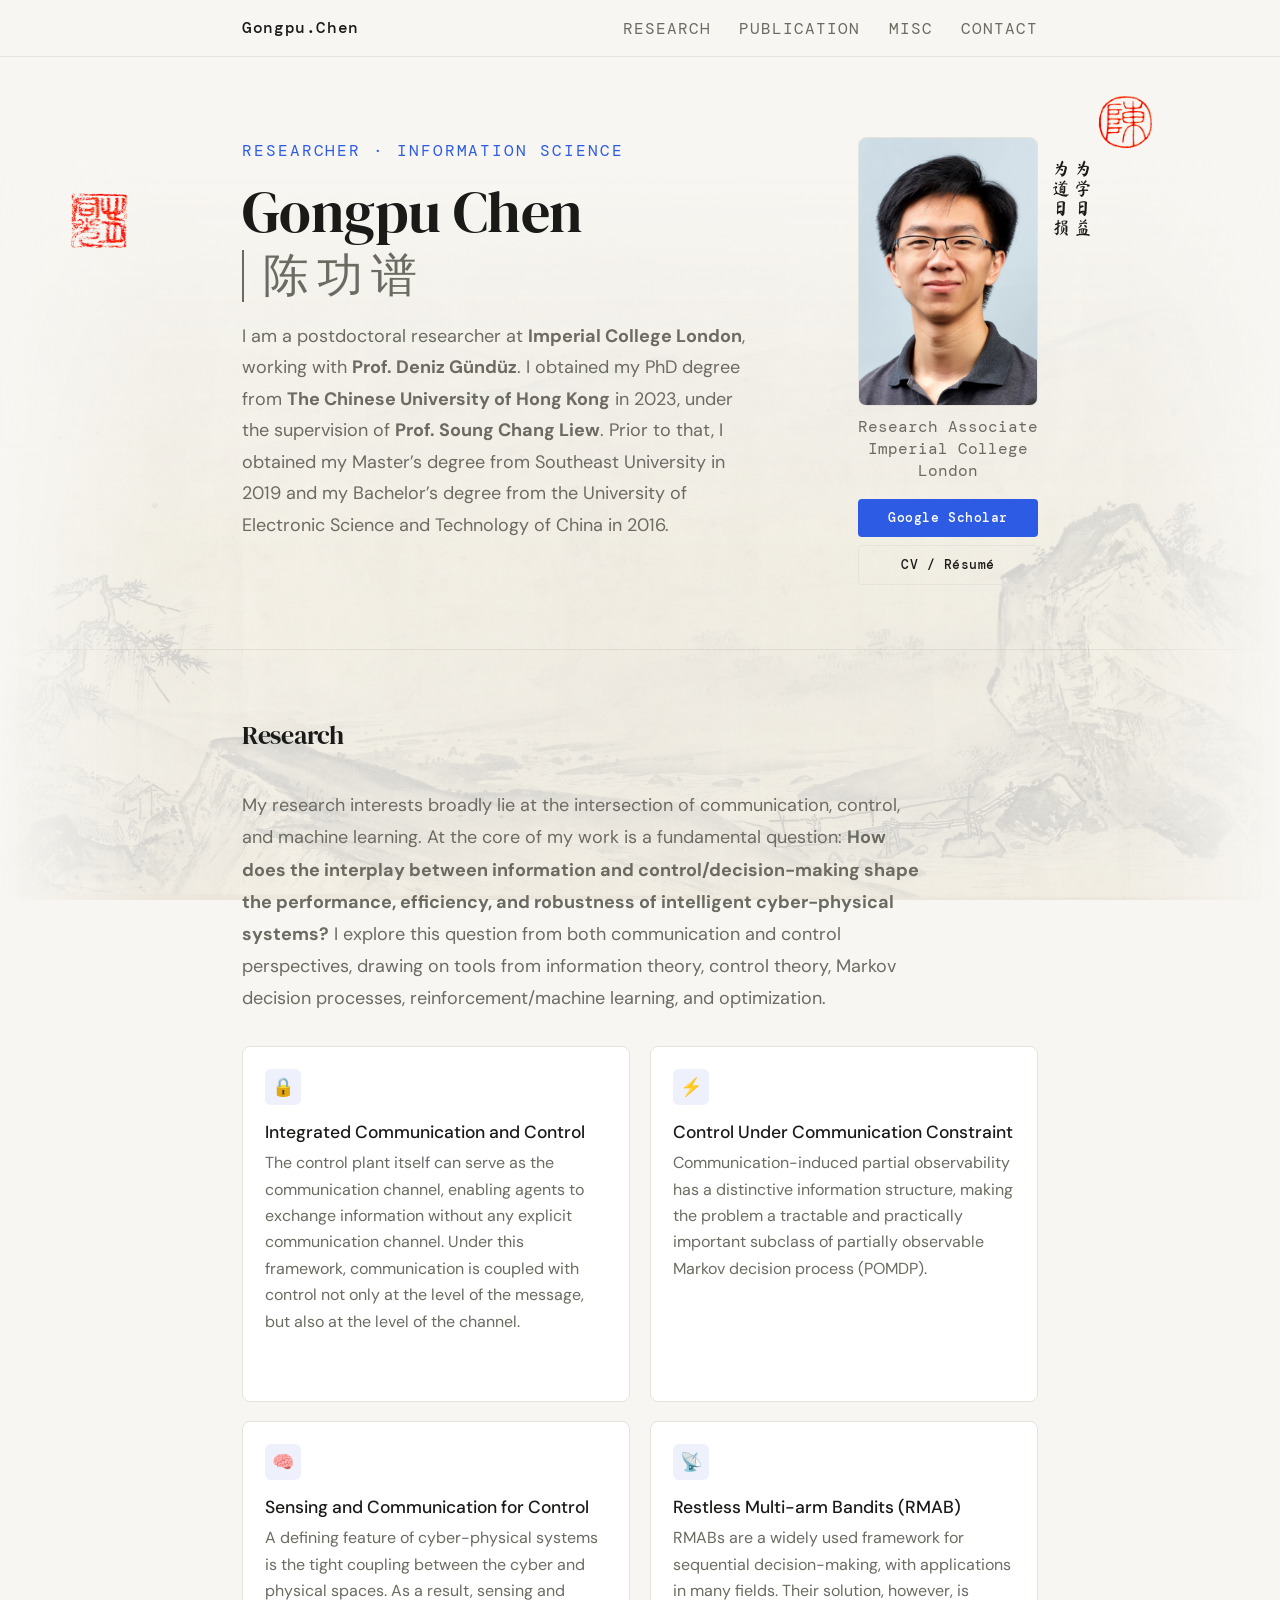
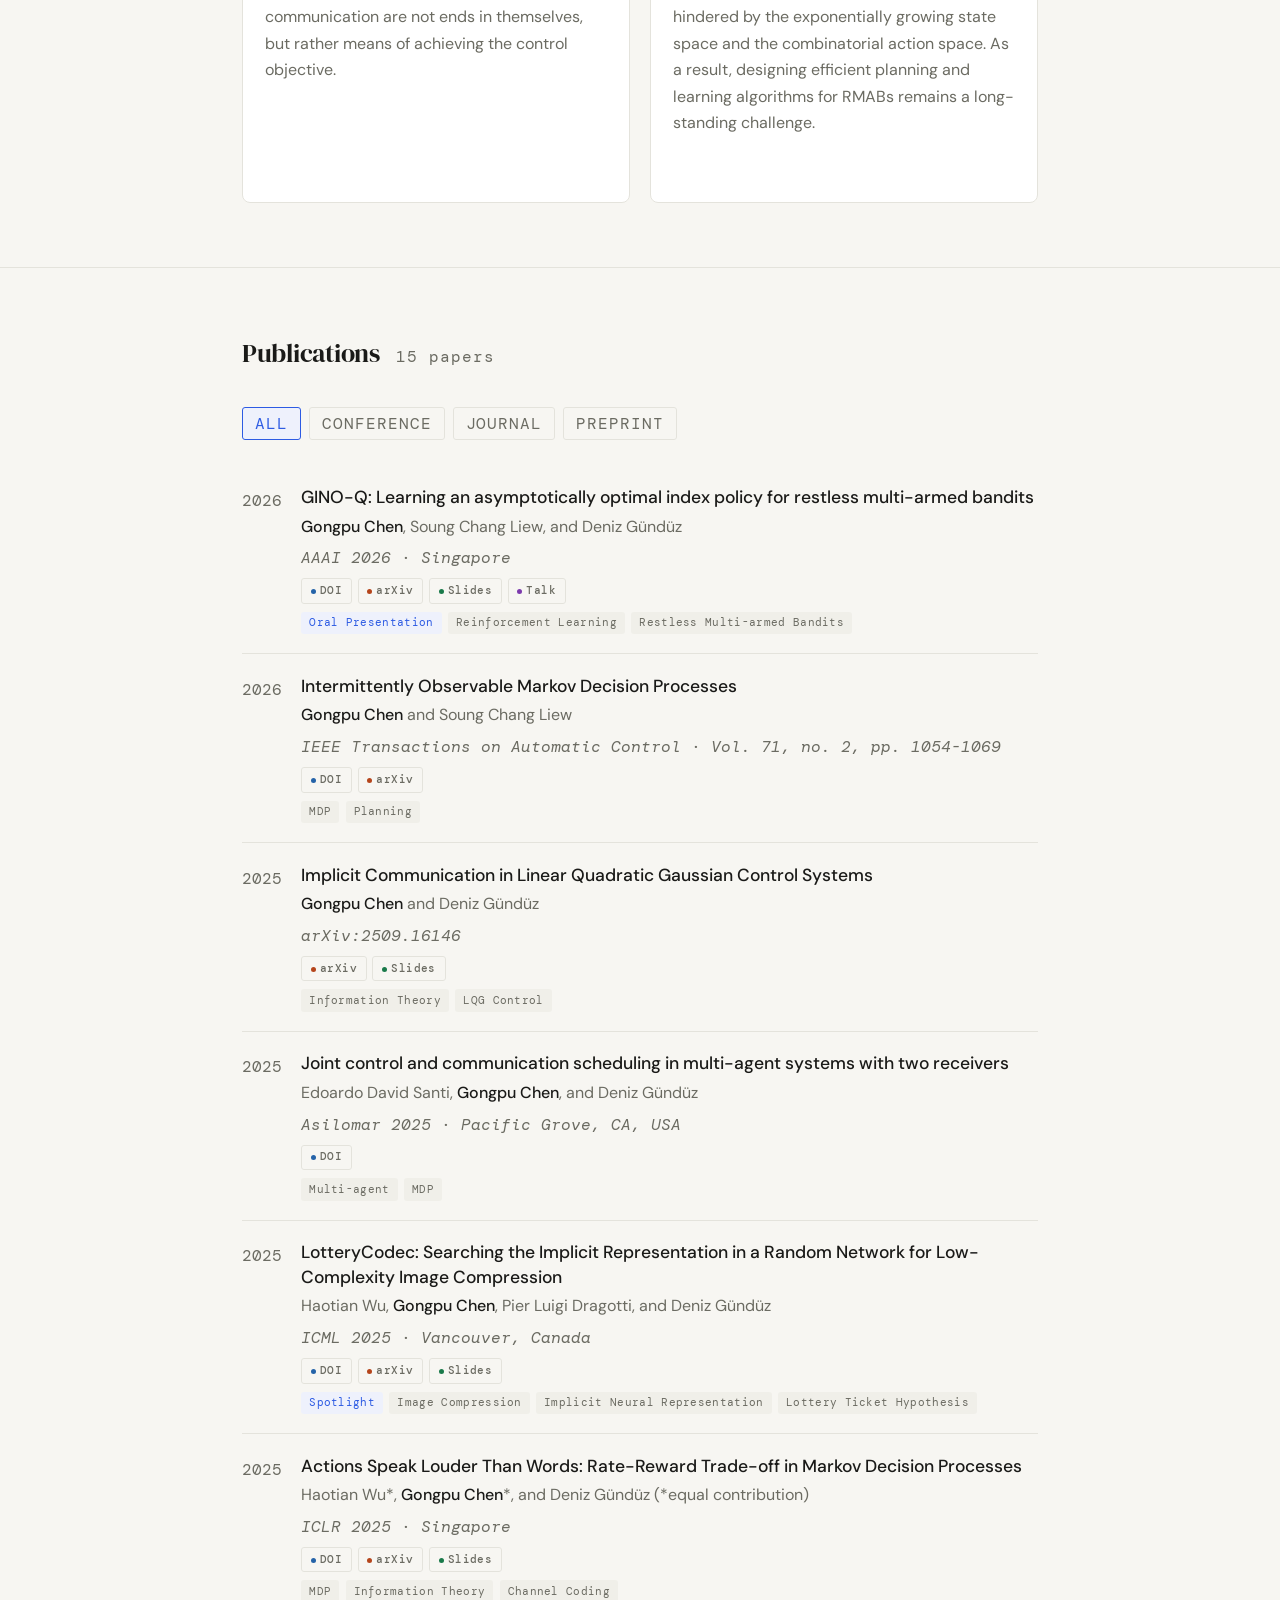
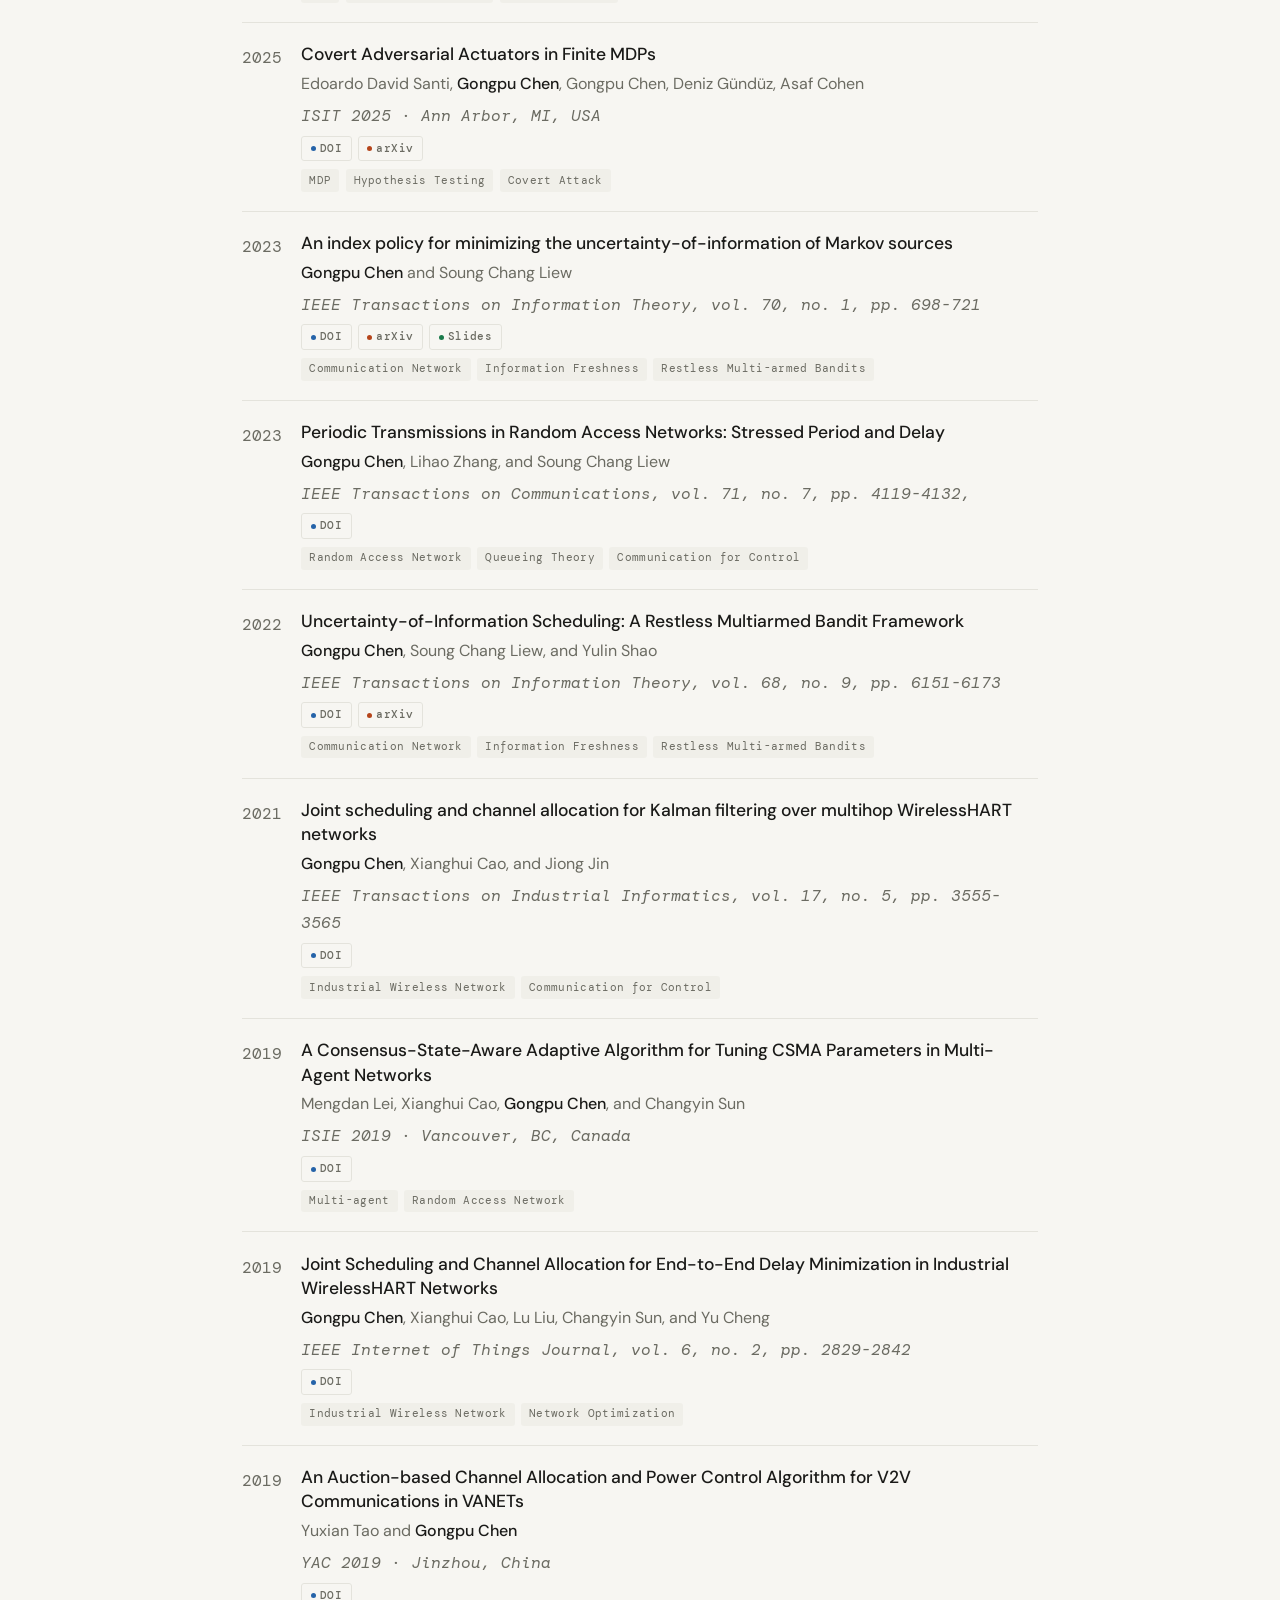
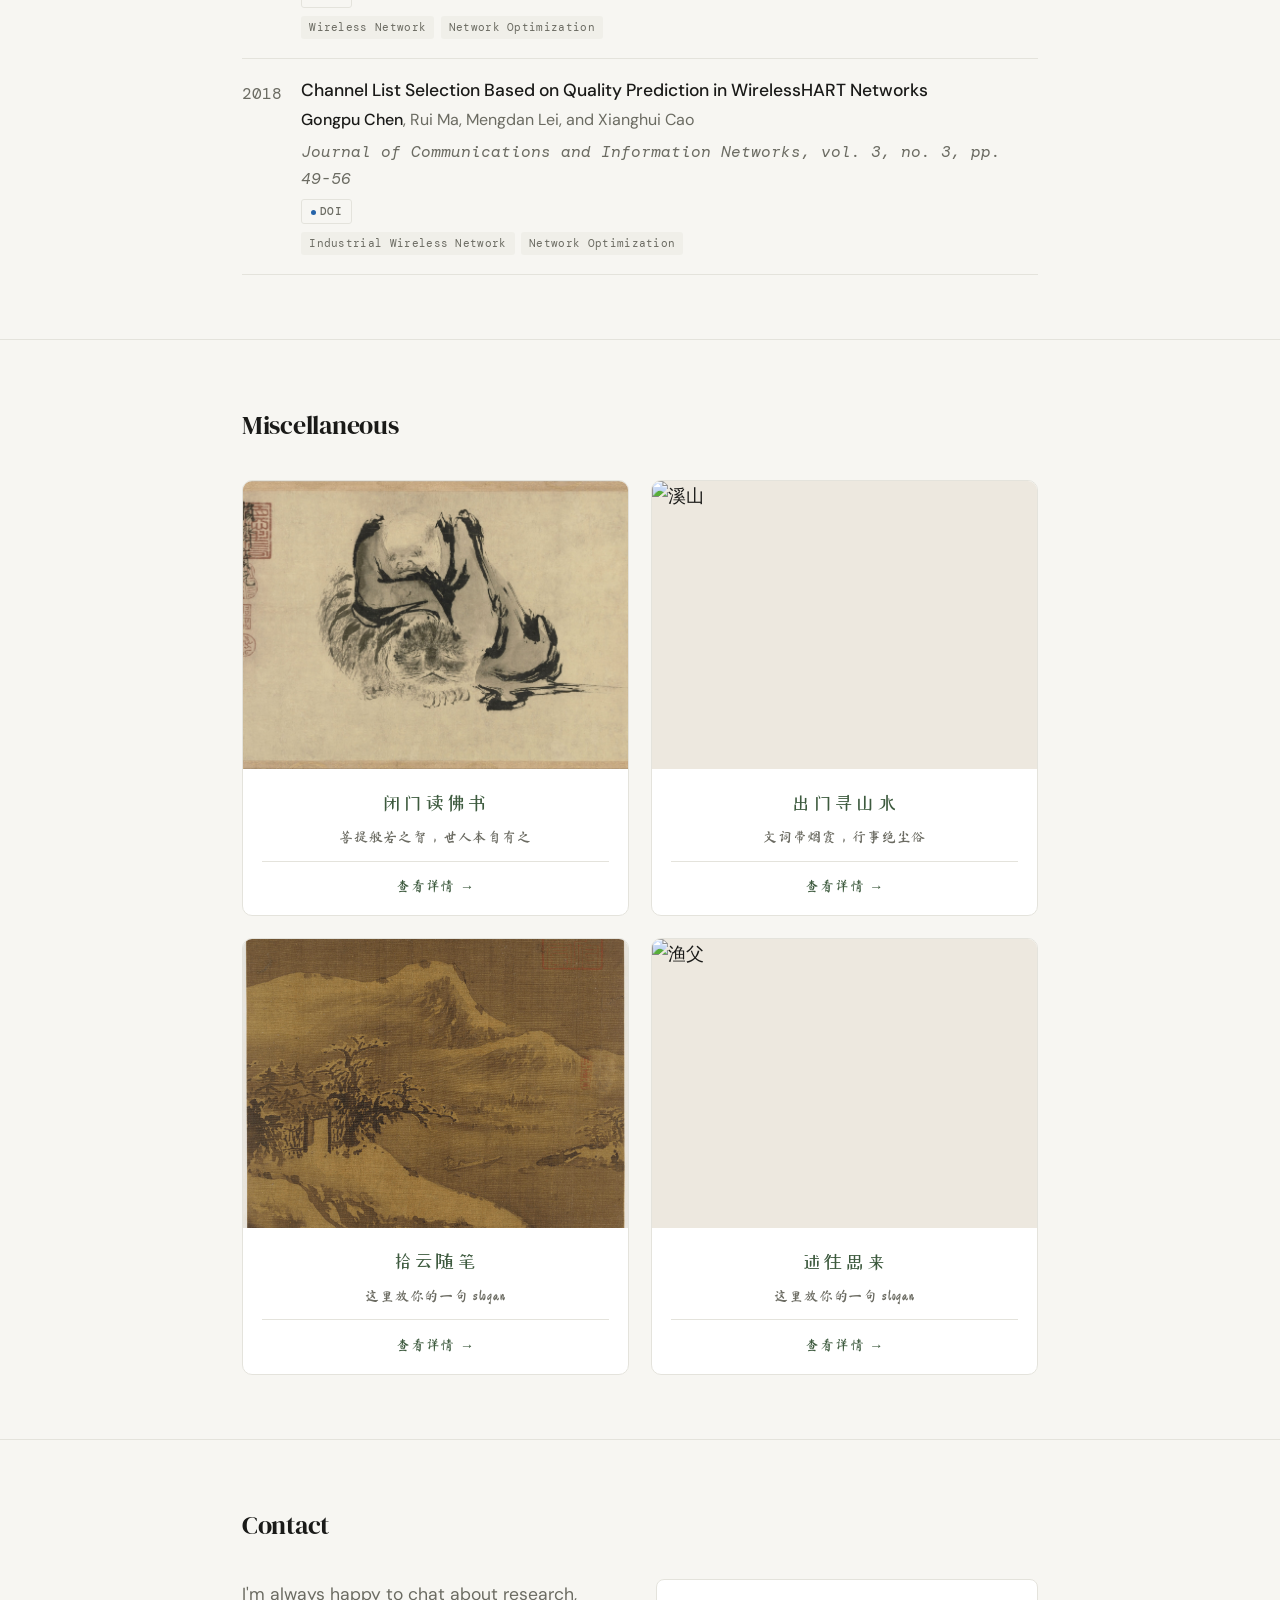
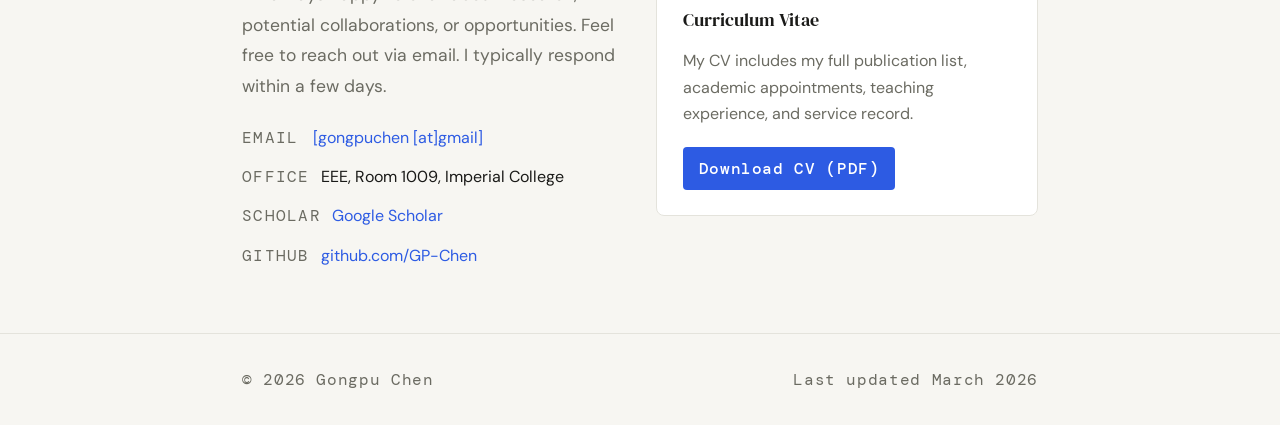
==== index.html @ bc09136b "Change font family and style for hero-name-cn Updated font family for hero-name-cn and added border " ====
<!DOCTYPE html>
<html lang="en">
<head>
<meta charset="UTF-8" />
<meta name="viewport" content="width=device-width, initial-scale=1.0"/>
<title>Dr. Gongpu Chen — Researcher</title>
<link rel="preconnect" href="https://fonts.googleapis.com">
<link href="https://fonts.googleapis.com/css2?family=DM+Serif+Display:ital@0;1&family=DM+Mono:wght@300;400;500&family=DM+Sans:wght@300;400;500&display=swap" rel="stylesheet">
<link href="https://fonts.googleapis.com/css2?family=ZCOOL+XiaoWei&family=Ma+Shan+Zheng&display=swap" rel="stylesheet">
<style>
  :root {
    --bg: #f7f6f2;
    --surface: #ffffff;
    --ink: #1a1a18;
    --ink-light: #6b6b62;
    --accent: #2d5be3;
    --accent-soft: #eef1fc;
    --border: #e4e3dc;
    --tag-bg: #f0efe9;
    --mono: 'DM Mono', monospace;
    --serif: 'DM Serif Display', serif;
    --sans: 'DM Sans', sans-serif;
  }

  *, *::before, *::after { box-sizing: border-box; margin: 0; padding: 0; }

  html { scroll-behavior: smooth; }

  body {
    background: var(--bg);
    color: var(--ink);
    font-family: var(--sans);
    font-size: 18px;
    line-height: 1.7;
    -webkit-font-smoothing: antialiased;
  }

  /* ── 溪山清远图 实图背景 ── */
    .ink-bg {
    position: fixed;
    bottom: 0;
    left: 0;
    right: 0;
    pointer-events: none;
    z-index: 0;
    overflow: hidden;
  }
  /* 顶部渐隐遮罩 */
  .ink-bg::before {
    content: '';
    position: absolute;
    top: 0; left: 0; right: 0;
    height: 52%;
    background: linear-gradient(to bottom, var(--bg) 0%, transparent 100%);
    z-index: 1;
  }
  /* 左右渐隐 */
  .ink-bg::after {
    content: '';
    position: absolute;
    inset: 0;
    background: linear-gradient(to right, var(--bg) 0%, transparent 12%, transparent 88%, var(--bg) 100%);
    z-index: 1;
  }
  /* 印章与山水图绑定的包裹层 */
  .ink-painting-wrap {
    position: relative;
    /* 宽度：屏幕小时=100vw，屏幕大时封顶1700px并居中 */
    width: min(1700px, 100vw);
    margin: 0 auto;
    pointer-events: none;
  }
  .ink-painting-wrap img.painting {
    display: block;
    width: 100%;
    height: auto;
    opacity: 0.2;
    filter: grayscale(25%) sepia(12%) contrast(0.85) brightness(1.1);
  }
  /* 印章：绝对定位在包裹层内，紧贴松树上方 */
  /* 树冠在画面左侧约 x=10.5%, 顶部约 y=43% */
  .ink-painting-wrap img.seal {
    /* 左右：随画面定位。画面宽 min(1700px,100vw) 居中，树在画面左侧5%处 */
    position: fixed;
    left: calc(50vw - min(850px, 50vw) + min(1700px, 100vw) * 0.05);
    /* 上下：固定在视口，与 hero 标题同高 (nav 56px + hero padding 80px + 标题偏移 ~30px) */
    top: 186px;
    width: calc(min(1700px, 100vw) * 0.055);
    height: auto;
    opacity: 1;
    filter: saturate(2.8) contrast(1.4) brightness(0.97);
    z-index: 2;
  }
  img.seal-right {
    position: fixed;
    /* 右侧巨石上方：画面右侧约 79% 处 */
    left: calc(50vw - min(850px, 50vw) + min(1700px, 100vw) * 0.79);
    /* 比左印章高一些 */
    top: 90px;
    width: calc(min(1700px, 100vw) * 0.055);
    height: auto;
    opacity: 1;
    filter: saturate(2.8) contrast(1.4) brightness(0.97);
    z-index: 101;
    pointer-events: auto;
    cursor: pointer;
  }
  img.seal-right { display: none; }
  img.seal-right.seal-active { display: block; }
  img.seal-right {
    /* 右侧圆印：左右随画面右边石头定位（画面约88%处），上下固定视口 */
    position: fixed;
    left: calc(50vw - min(850px, 50vw) + min(1700px, 100vw) * 0.855);
    /* 比左印章略高 */
    top: 90px;
    width: calc(min(1700px, 100vw) * 0.05);
    height: auto;
    opacity: 1;
    filter: saturate(2.8) contrast(1.4) brightness(0.97);
    z-index: 2;
  }
  nav, .shell, footer { position: relative; z-index: 2; }

  /* ── Layout ── */
  .shell {
    max-width: 860px;
    margin: 0 auto;
    padding: 0 2rem;
  }

  /* ── Nav ── */
  nav {
    position: sticky;
    top: 0;
    z-index: 100;
    background: rgba(247,246,242,0.88);
    backdrop-filter: blur(12px);
    border-bottom: 1px solid var(--border);
  }
  nav .shell {
    display: flex;
    align-items: center;
    justify-content: space-between;
    height: 56px;
  }
  .nav-name {
    font-family: var(--mono);
    font-size: 16px;
    font-weight: 500;
    letter-spacing: 0.04em;
    color: var(--ink);
    text-decoration: none;
  }
  .nav-links {
    display: flex;
    gap: 1.8rem;
    list-style: none;
  }
  .nav-links a {
    font-family: var(--mono);
    font-size: 16px;
    font-weight: 400;
    letter-spacing: 0.06em;
    text-transform: uppercase;
    color: var(--ink-light);
    text-decoration: none;
    transition: color 0.2s;
  }
  .nav-links a:hover { color: var(--accent); }

  /* ── Hero ── */
  .hero {
    padding: 80px 0 64px;
    display: grid;
    grid-template-columns: 1fr auto;
    gap: 3rem;
    align-items: start;
    animation: fadeUp 0.6s ease both;
  }
  .hero-text {}
  .hero-label {
    font-family: var(--mono);
    font-size: 16px;
    letter-spacing: 0.12em;
    text-transform: uppercase;
    color: var(--accent);
    margin-bottom: 1rem;
  }
  .hero h1 {
    font-family: var(--serif);
    font-size: clamp(2.4rem, 5vw, 3.6rem);
    line-height: 1.1;
    font-weight: 400;
    margin-bottom: 1.2rem;
    letter-spacing: -0.01em;
  }
  .hero h1 em {
    font-style: 
    color: var(--ink-light);
  }
  .hero-name-cn {
    display: block;
    font-family: 'Zhi Mang Xing', serif;
    font-size: clamp(1.9rem, 4vw, 2.9rem);
    color: var(--ink-light);
    letter-spacing: 0.18em;
    margin-top: 0.15em;
    font-weight: 400;
    border-left: 2px solid var(--ink-light);  /* 加这行 */
    padding-left: 0.4em;  
  }
  .hero-bio {
    font-size: 18px;
    color: var(--ink-light);
    max-width: 520px;
    line-height: 1.75;
    margin-bottom: 1.8rem;
  }
  .hero-links {
    display: flex;
    flex-wrap: wrap;
    gap: 0.6rem;
  }
  .btn {
    display: inline-flex;
    align-items: center;
    gap: 0.4rem;
    font-family: var(--mono);
    font-size: 16px;
    font-weight: 500;
    letter-spacing: 0.04em;
    padding: 0.5rem 1rem;
    border-radius: 4px;
    text-decoration: none;
    transition: all 0.18s ease;
    cursor: pointer;
    border: none;
  }
  .btn-primary {
    background: var(--accent);
    color: #fff;
  }
  .btn-primary:hover { background: #1e49cc; }
  .btn-ghost {
    background: transparent;
    color: var(--ink);
    border: 1px solid var(--border);
  }
  .btn-ghost:hover { border-color: var(--accent); color: var(--accent); background: var(--accent-soft); }

  .avatar-wrap {
    width: 180px;
    flex-shrink: 0;
  }
  .avatar {
  width: 180px;
  border-radius: 8px;
  overflow: hidden;
  border: 1px solid var(--border);
  }

  .avatar img {
  width: 100%;
  height: auto;
  display: block;
  }
  .avatar svg { opacity: 0.4; }
  .avatar-caption {
    margin-top: 0.6rem;
    font-family: var(--mono);
    font-size: 16px;
    color: var(--ink-light);
    text-align: center;
    line-height: 1.4;
  }
  .avatar-links {
    display: flex;
    flex-direction: column;
    gap: 0.5rem;
    margin-top: 1rem;
  }
  .avatar-links .btn {
    width: 100%;
    justify-content: center;
    font-size: 13px;
  }

  /* ── Divider ── */
  .divider {
    height: 1px;
    background: var(--border);
    margin: 0;
  }

  /* ── Section ── */
  section {
    padding: 64px 0;
    animation: fadeUp 0.5s ease both;
  }
  .section-header {
    display: flex;
    align-items: baseline;
    gap: 1rem;
    margin-bottom: 2rem;
  }
  .section-title {
    font-family: var(--serif);
    font-size: 1.6rem;
    font-weight: 400;
    letter-spacing: -0.01em;
  }
  .section-count {
    font-family: var(--mono);
    font-size: 16px;
    color: var(--ink-light);
    letter-spacing: 0.06em;
  }

  /* ── Publications ── */
  .pub-filters {
    display: flex;
    gap: 0.5rem;
    margin-bottom: 1.6rem;
    flex-wrap: wrap;
  }
  .filter-btn {
    font-family: var(--mono);
    font-size: 16px;
    letter-spacing: 0.06em;
    text-transform: uppercase;
    padding: 0.3rem 0.75rem;
    border-radius: 3px;
    border: 1px solid var(--border);
    background: transparent;
    color: var(--ink-light);
    cursor: pointer;
    transition: all 0.15s;
  }
  .filter-btn.active, .filter-btn:hover {
    background: var(--accent-soft);
    border-color: var(--accent);
    color: var(--accent);
  }

  .pub-list { display: flex; flex-direction: column; gap: 0; }

  .pub-item {
    padding: 1.2rem 0;
    border-bottom: 1px solid var(--border);
    display: grid;
    grid-template-columns: auto 1fr;
    gap: 0 1.2rem;
    align-items: start;
  }
  .pub-year {
    font-family: var(--mono);
    font-size: 16px;
    color: var(--ink-light);
    padding-top: 2px;
    min-width: 38px;
  }
  .pub-body {}
  .pub-title {
    font-size: 17.5px;
    font-weight: 500;
    color: var(--ink);
    margin-bottom: 0.2rem;
    line-height: 1.4;
  }
  /* title is now plain text; links are in .pub-links row */
  .pub-authors {
    font-size: 16px;
    color: var(--ink-light);
    margin-bottom: 0.3rem;
  }
  .pub-authors strong { color: var(--ink); font-weight: 500; }
  .pub-venue {
    font-family: var(--mono);
    font-size: 16px;
    color: var(--ink-light);
    font-style: italic;
    margin-bottom: 0.4rem;
  }
  .pub-links {
    display: flex;
    flex-wrap: wrap;
    gap: 0.35rem;
    margin-bottom: 0.5rem;
  }
  .pub-link {
    font-family: var(--mono);
    font-size: 10.5px;
    font-weight: 500;
    letter-spacing: 0.04em;
    padding: 0.18rem 0.55rem;
    border-radius: 3px;
    text-decoration: none;
    border: 1px solid var(--border);
    color: var(--ink-light);
    transition: all 0.15s;
  }
  .pub-link:hover {
    border-color: var(--accent);
    color: var(--accent);
    background: var(--accent-soft);
  }
  /* 不同链接类型的小色点 */
  .pub-link::before {
    content: '';
    display: inline-block;
    width: 5px; height: 5px;
    border-radius: 50%;
    margin-right: 4px;
    vertical-align: middle;
    background: var(--ink-light);
    transition: background 0.15s;
  }
  .pub-link:hover::before { background: var(--accent); }
  .pub-link[data-type="arxiv"]::before  { background: #b5451b; }
  .pub-link[data-type="doi"]::before    { background: #2563a8; }
  .pub-link[data-type="slides"]::before { background: #1a7a4a; }
  .pub-link[data-type="talk"]::before   { background: #7c3aad; }
  .pub-link[data-type="pdf"]::before    { background: #c0392b; }
  .pub-tags { display: flex; gap: 0.4rem; flex-wrap: wrap; }
  .tag {
    font-family: var(--mono);
    font-size: 10.5px;
    padding: 0.15rem 0.5rem;
    border-radius: 3px;
    background: var(--tag-bg);
    color: var(--ink-light);
    letter-spacing: 0.03em;
  }
  .tag-accent {
    background: var(--accent-soft);
    color: var(--accent);
  }

  /* ── Projects ── */
  .research-intro {
    font-size: 18px;
    color: var(--ink-light);
    line-height: 1.78;
    max-width: 680px;
    margin-bottom: 2rem;
  }
  .project-grid {
    display: grid;
    grid-template-columns: repeat(auto-fill, minmax(260px, 1fr));
    gap: 1.2rem;
  }
  .project-card {
    background: var(--surface);
    border: 1px solid var(--border);
    border-radius: 8px;
    padding: 1.4rem;
    transition: box-shadow 0.2s, border-color 0.2s;
    text-decoration: none;
    color: inherit;
    display: block;
    cursor: pointer;
  }
  .project-card:hover {
    border-color: var(--accent);
    box-shadow: 0 4px 20px rgba(45,91,227,0.08);
  }
  .project-more {
    font-family: var(--mono);
    font-size: 16px;
    color: var(--accent);
    letter-spacing: 0.04em;
    margin-top: 0.8rem;
    opacity: 0;
    transition: opacity 0.18s;
  }
  .project-card:hover .project-more { opacity: 1; }
  .project-icon {
    width: 36px; height: 36px;
    background: var(--accent-soft);
    border-radius: 6px;
    display: flex; align-items: center; justify-content: center;
    margin-bottom: 1rem;
    font-size: 18px;
  }
  .project-name {
    font-weight: 500;
    font-size: 17.5px;
    margin-bottom: 0.4rem;
    line-height: 1.3;
  }
  .project-desc {
    font-size: 16px;
    color: var(--ink-light);
    line-height: 1.65;
    margin-bottom: 1rem;
  }
  .project-links { display: flex; gap: 0.5rem; }
  .project-link {
    font-family: var(--mono);
    font-size: 16px;
    color: var(--accent);
    text-decoration: none;
    letter-spacing: 0.04em;
  }
  .project-link:hover { text-decoration: underline; }

  /* ── Contact ── */
  .contact-grid {
    display: grid;
    grid-template-columns: 1fr 1fr;
    gap: 2rem;
    align-items: start;
  }
  .contact-text {
    font-size: 17.5px;
    color: var(--ink-light);
    line-height: 1.75;
    margin-bottom: 1.4rem;
  }
  .contact-list { list-style: none; display: flex; flex-direction: column; gap: 0.75rem; }
  .contact-list li {
    display: flex;
    align-items: center;
    gap: 0.7rem;
    font-size: 16px;
  }
  .contact-list .c-label {
    font-family: var(--mono);
    font-size: 16px;
    text-transform: uppercase;
    letter-spacing: 0.08em;
    color: var(--ink-light);
    min-width: 60px;
  }
  .contact-list a { color: var(--accent); text-decoration: none; }
  .contact-list a:hover { text-decoration: underline; }

  .cv-card {
    background: var(--surface);
    border: 1px solid var(--border);
    border-radius: 8px;
    padding: 1.6rem;
  }
  .cv-card h3 {
    font-family: var(--serif);
    font-size: 1.1rem;
    font-weight: 400;
    margin-bottom: 0.8rem;
  }
  .cv-card p {
    font-size: 16px;
    color: var(--ink-light);
    margin-bottom: 1.2rem;
    line-height: 1.65;
  }

  /* ── Misc ── */
  .misc-grid {
    display: grid;
    grid-template-columns: 1fr 1fr;
    gap: 1.4rem;
  }
  .misc-block {
    background: var(--surface);
    border: 1px solid var(--border);
    border-radius: 10px;
    overflow: hidden;
    display: flex;
    flex-direction: column;
    transition: box-shadow 0.2s, border-color 0.2s;
  }
  .misc-block:hover {
    border-color: #7a6a50;
    box-shadow: 0 4px 20px rgba(90,72,40,0.08);
  }
  /* 图片区 */
  .misc-img {
    width: 100%;
    aspect-ratio: 4 / 3;
    object-fit: cover;
    display: block;
    background: #ede8df;
    /* 占位色，替换成真实图片后消失 */
  }
  .misc-img-placeholder {
    width: 100%;
    aspect-ratio: 4 / 3;
    background: linear-gradient(135deg, #e8e2d6 0%, #d4ccbb 100%);
    display: flex;
    align-items: center;
    justify-content: center;
    font-size: 2.2rem;
    color: #b0a48a;
  }
  /* 文字区 */
  .misc-body {
    padding: 1.1rem 1.2rem 1rem;
    display: flex;
    flex-direction: column;
    flex: 1;
    gap: 0.45rem;
  }
  .misc-block h3 {
    font-family: 'ZCOOL XiaoWei', serif;
    font-size: 19px;
    font-weight: 400;
    /* 深褐绿：宋画石绿矿物感，沉稳不张扬 */
    color: #3d5a3e;
    letter-spacing: 0.12em;
    margin: 0;
    text-align: center;
  }
  .misc-slogan {
    font-family: 'Ma Shan Zheng', serif;
    font-size: 14px;
    color: var(--ink-light);
    line-height: 1.7;
    text-align: center;
    letter-spacing: 0.06em;
    flex: 1;
  }
  .misc-link {
    display: flex;
    justify-content: center;
    align-items: center;
    gap: 0.3rem;
    padding-top: 0.85rem;
    margin-top: 0.2rem;
    border-top: 1px solid var(--border);
    font-family: 'Ma Shan Zheng', serif;
    font-size: 14px;
    color: #3d5a3e;
    text-decoration: none;
    letter-spacing: 0.06em;
    transition: opacity 0.18s;
  }
  .misc-link:hover { opacity: 0.65; }
  .misc-link::after { content: ' →'; }
  .misc-list li::before {
    content: '·';
    position: absolute;
    left: 0;
    color: var(--ink-light);
  }

  /* ── Footer ── */
  footer {
    border-top: 1px solid var(--border);
    padding: 2rem 0;
  }
  footer .shell {
    display: flex;
    justify-content: space-between;
    align-items: center;
    font-family: var(--mono);
    font-size: 16px;
    color: var(--ink-light);
    letter-spacing: 0.04em;
  }

  /* ── Animation ── */
  @keyframes fadeUp {
    from { opacity: 0; transform: translateY(16px); }
    to   { opacity: 1; transform: translateY(0); }
  }
  section:nth-child(1) { animation-delay: 0.05s; }
  section:nth-child(2) { animation-delay: 0.1s; }
  section:nth-child(3) { animation-delay: 0.15s; }
  section:nth-child(4) { animation-delay: 0.2s; }

  /* ── Responsive ── */
  @media (max-width: 640px) {
    .hero { grid-template-columns: 1fr; }
    .avatar-wrap { display: none; }
    .contact-grid, .misc-grid { grid-template-columns: 1fr; }
    .nav-links { gap: 1rem; }
  }

  .seal-slogan {
    position: fixed;
    z-index: 101;
    pointer-events: none;
    display: flex;
    flex-direction: row;
    gap: 0.2em;
  }
  .seal-slogan span {
    font-family: 'Ma Shan Zheng', serif;
    writing-mode: vertical-rl;
    text-orientation: mixed;
    font-size: 18px;
    color: var(--ink);
    letter-spacing: 0.1em;
    line-height: 1;
  }
</style>
</head>
<body>

<!-- 溪山清远图 + 心月同光印章（绑定定位） -->
<div class="ink-bg" aria-hidden="true">
  <div class="ink-painting-wrap">
    <img class="seal-right seal-item seal-active" onclick="cycleSeal()" id="seal-chen" src="[data-uri]" alt="" draggable="false"/>
    <img class="seal-right seal-item" onclick="cycleSeal()" id="seal-jingshi" src="[data-uri]" alt="" draggable="false"/>
    <img class="seal-right seal-item" onclick="cycleSeal()" id="seal-zhenren" src="[data-uri]" alt="" draggable="false"/>
    <img class="seal-right seal-item" onclick="cycleSeal()" id="seal-junzi" src="[data-uri]" alt="" draggable="false"/>
    <img class="seal-right seal-item" onclick="cycleSeal()" id="seal-le" src="[data-uri]" alt="" draggable="false"/>
    <img class="painting" src="[data-uri]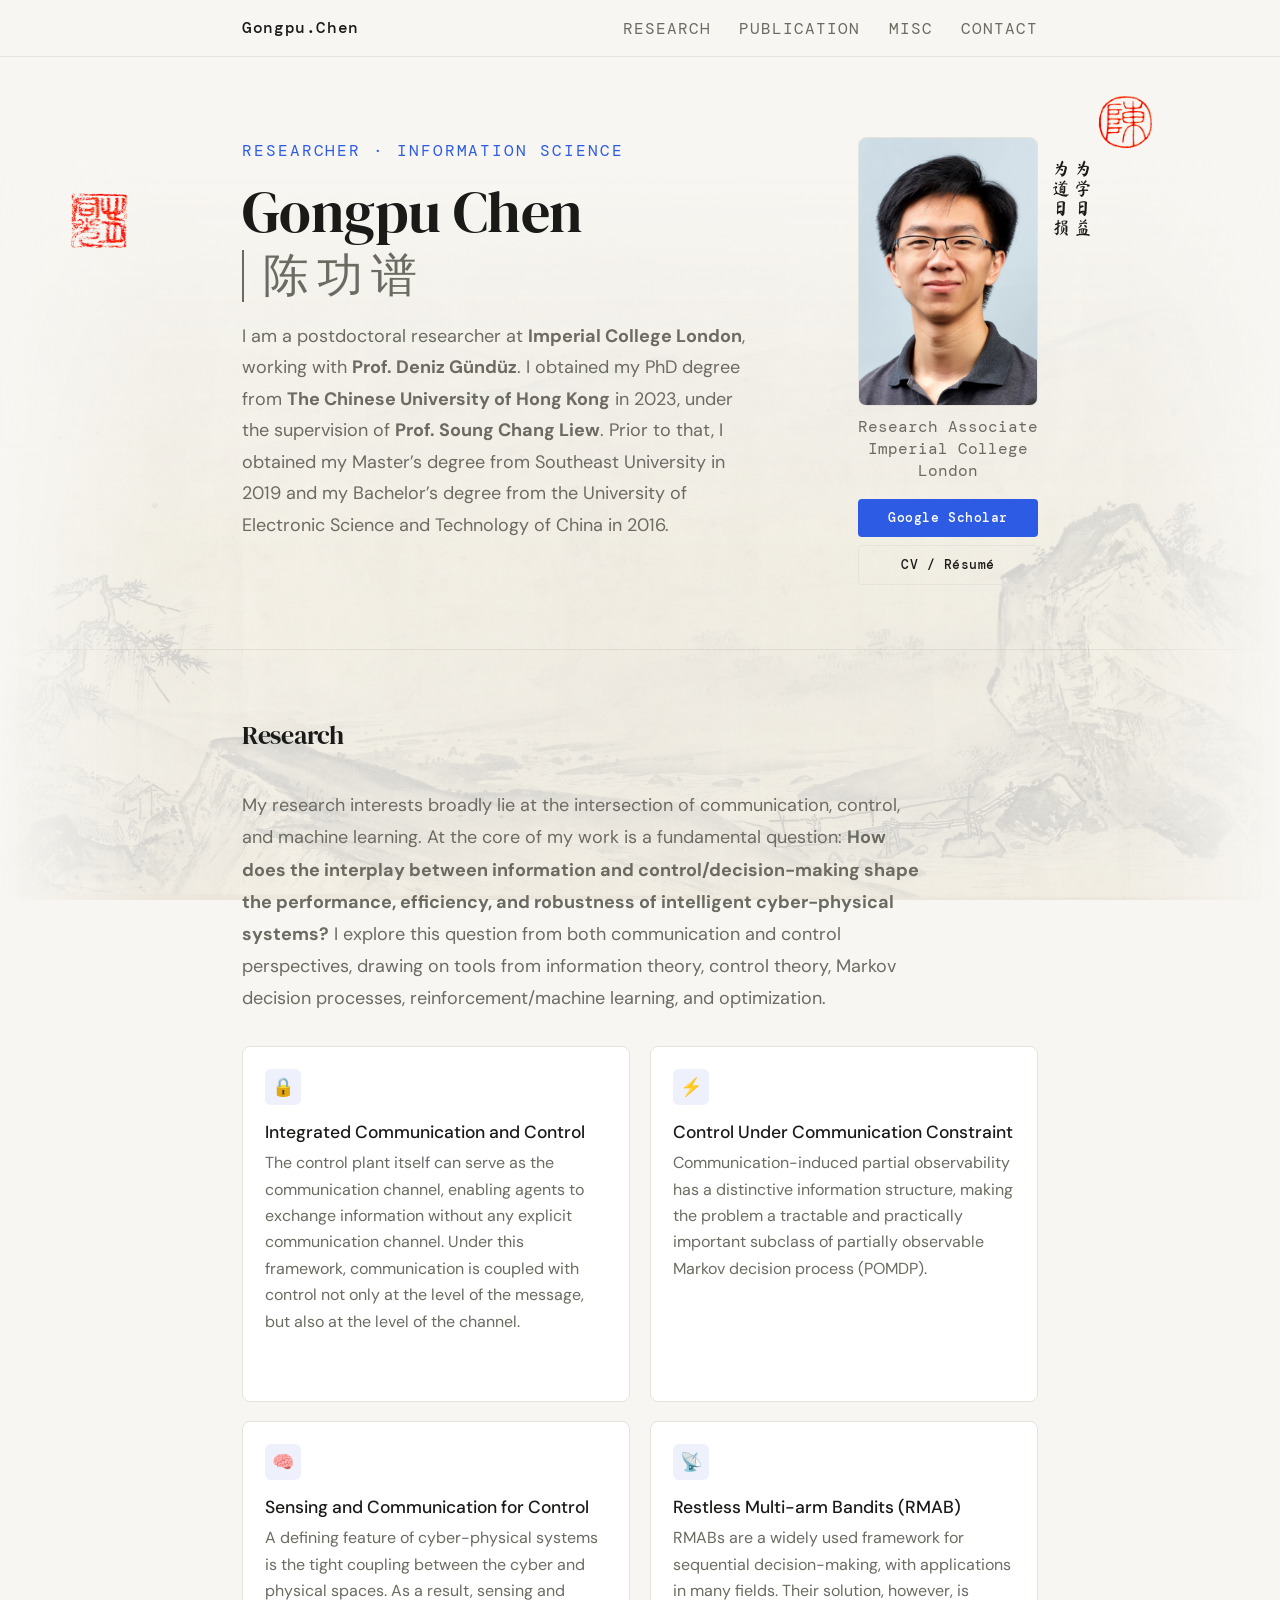
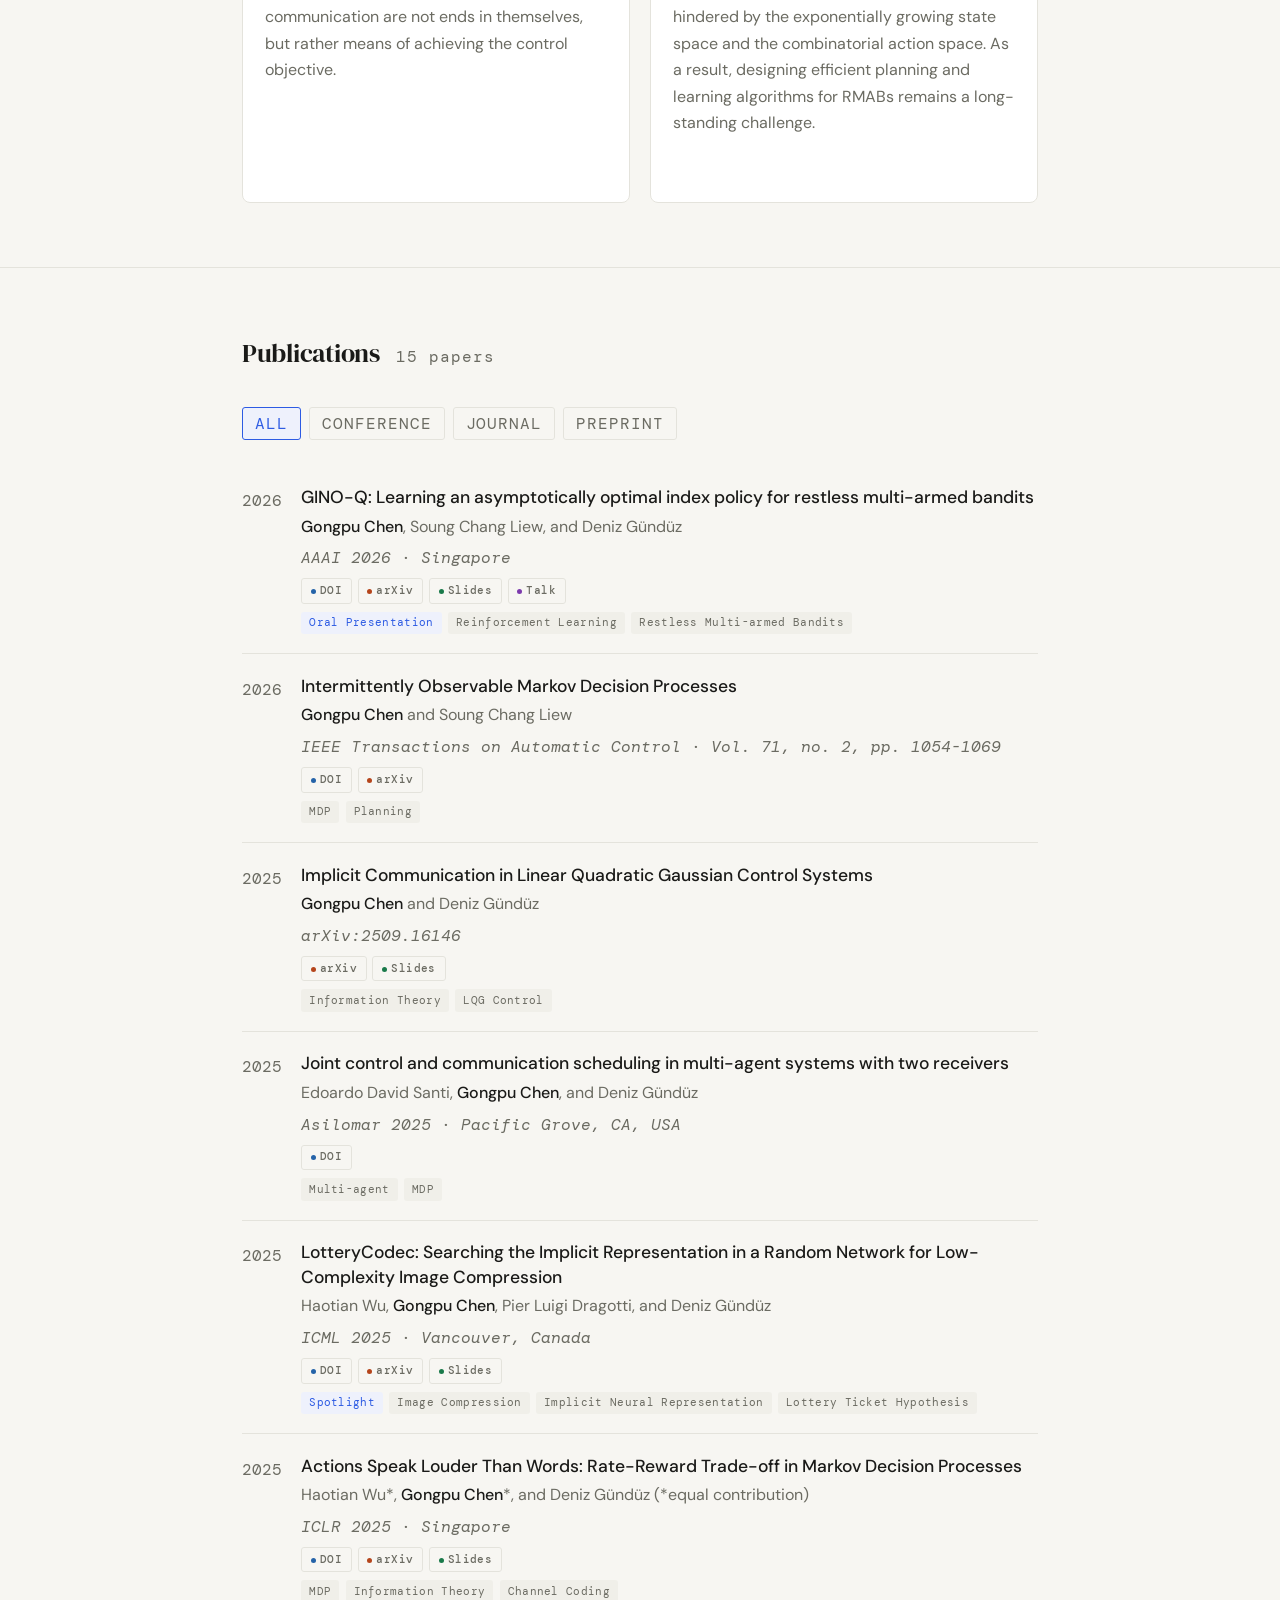
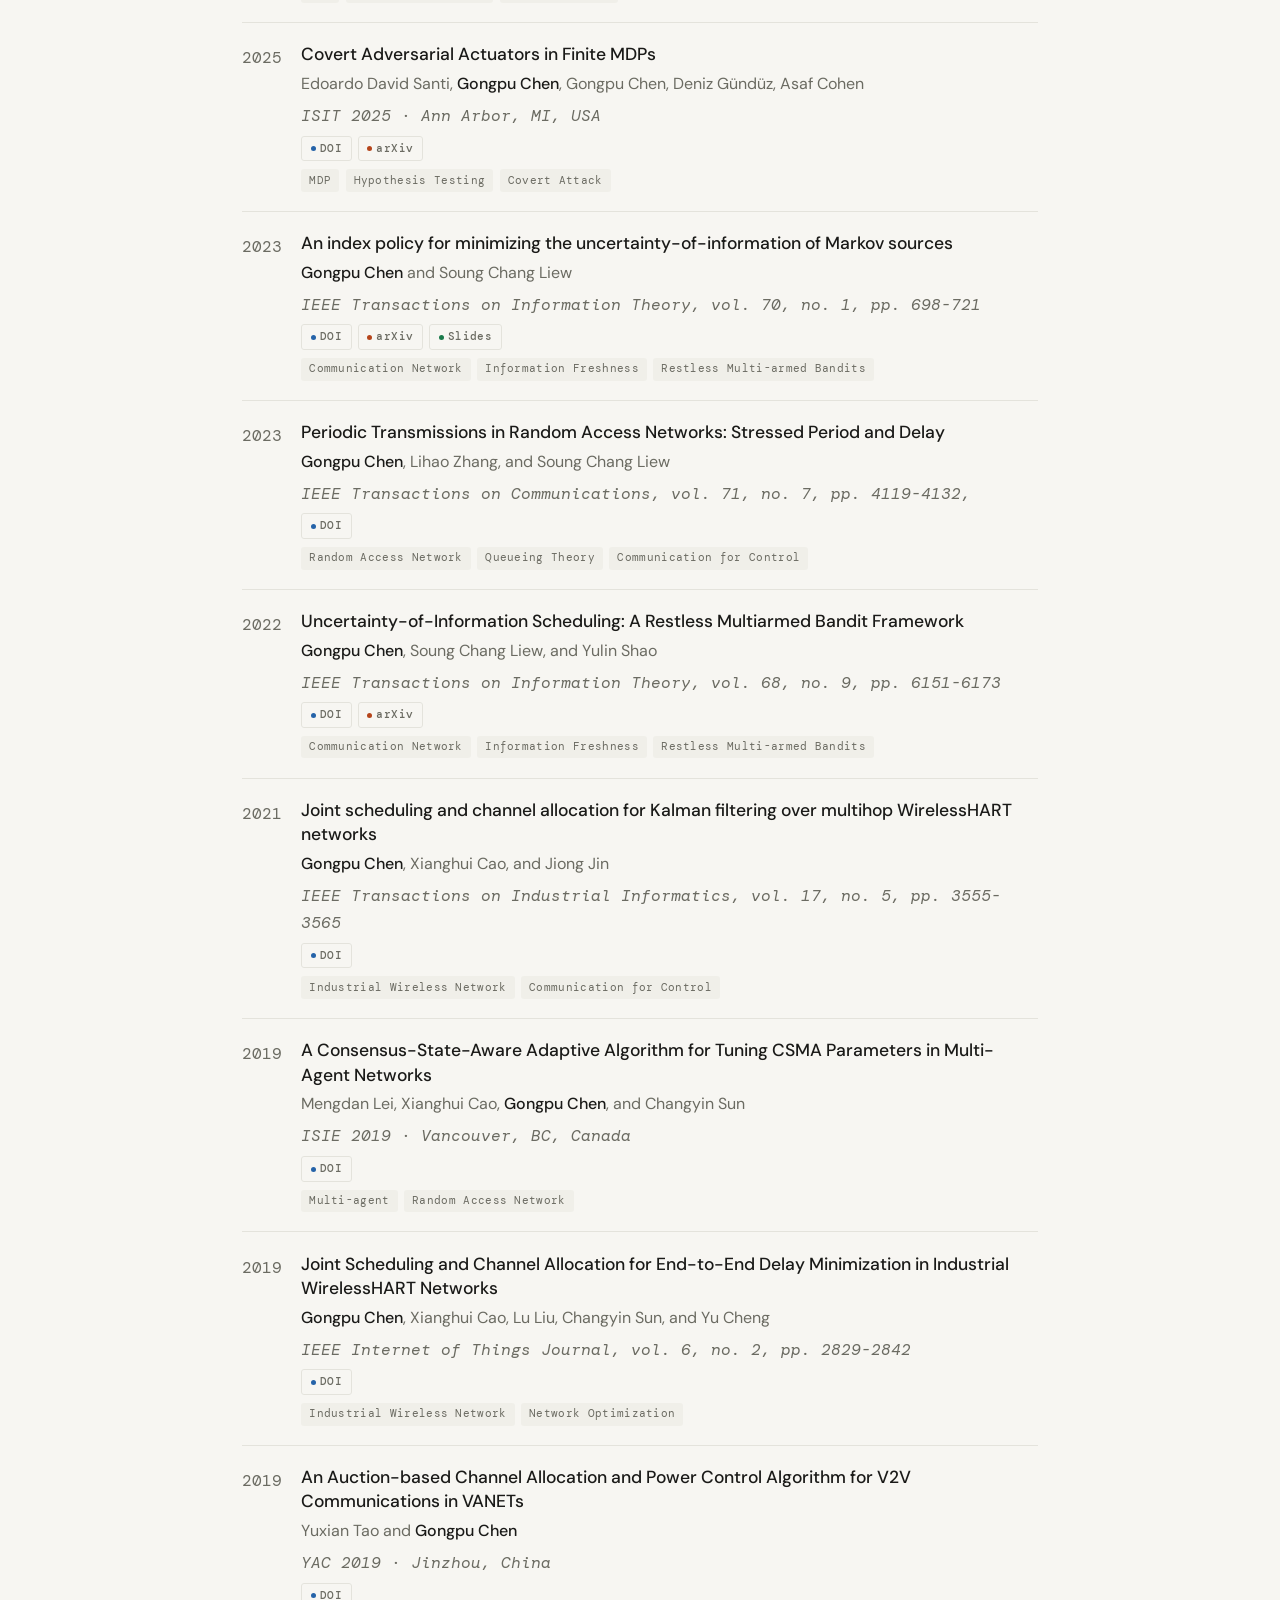
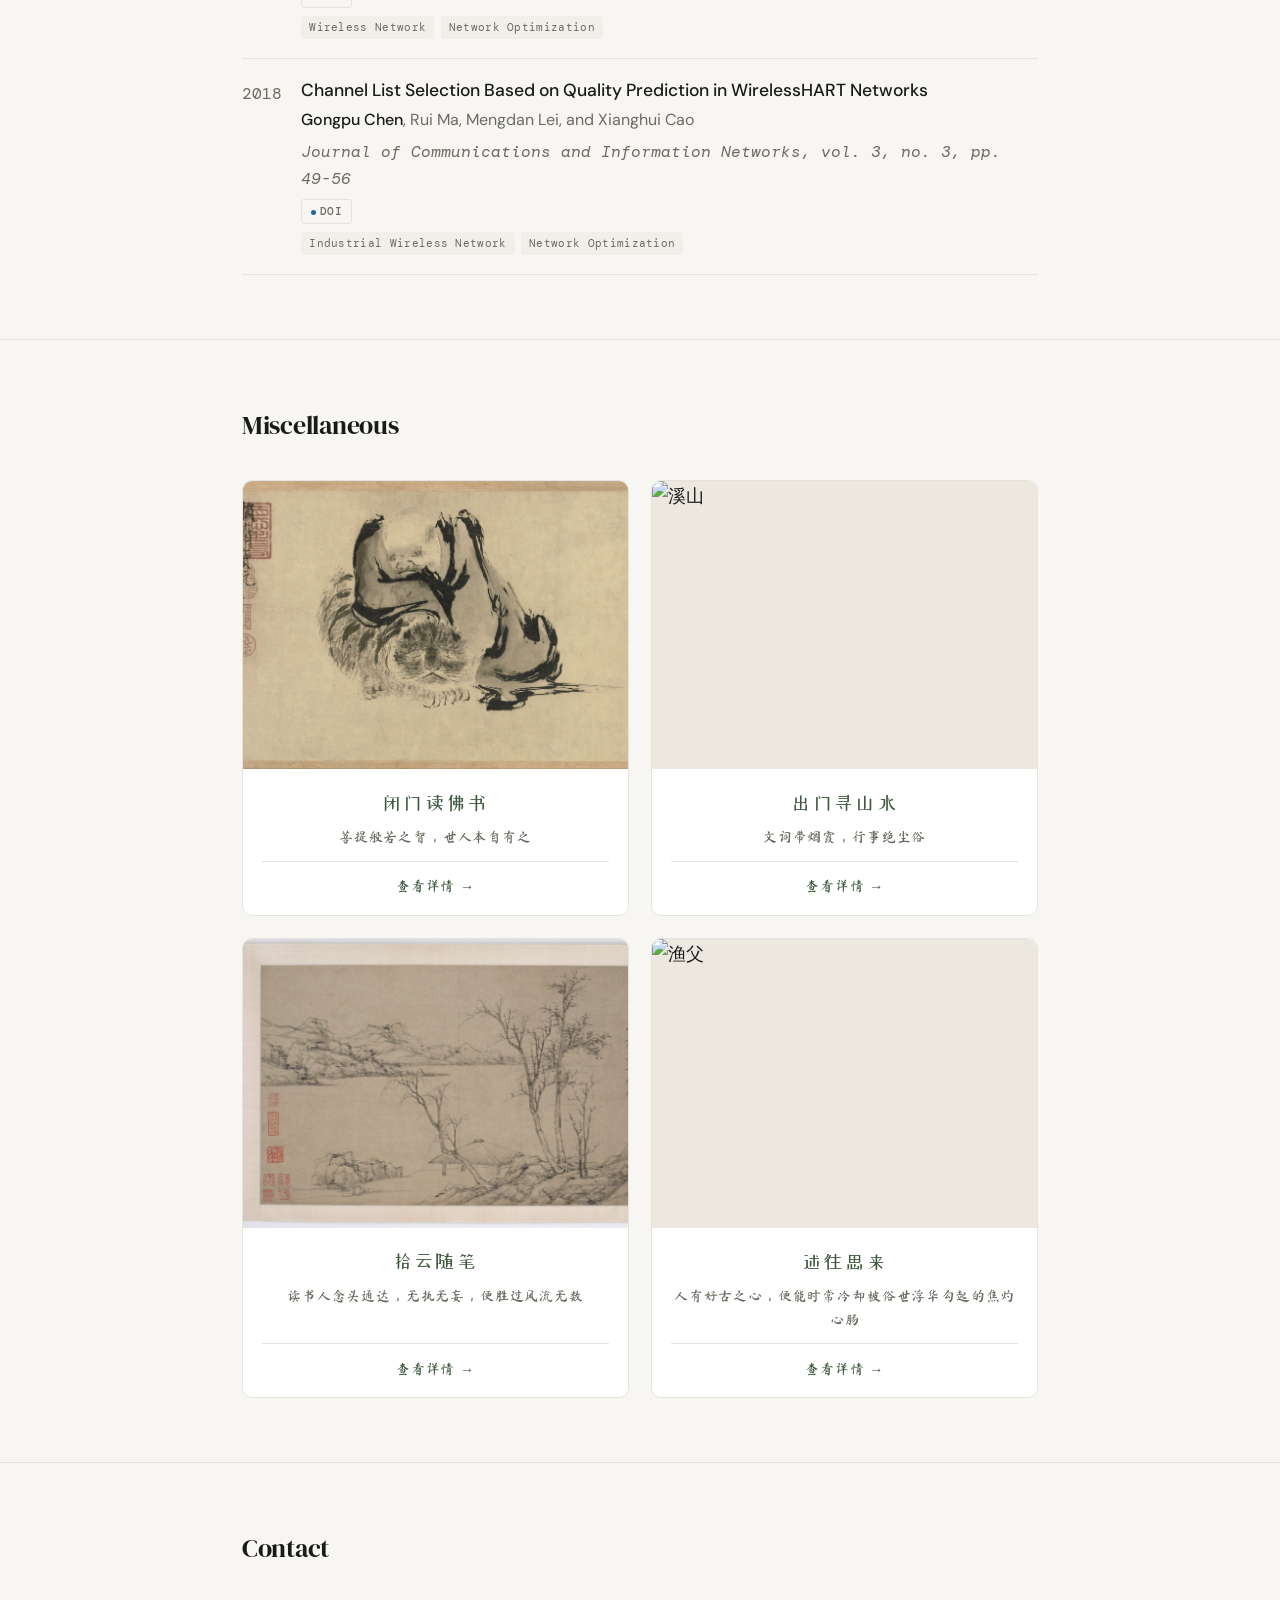
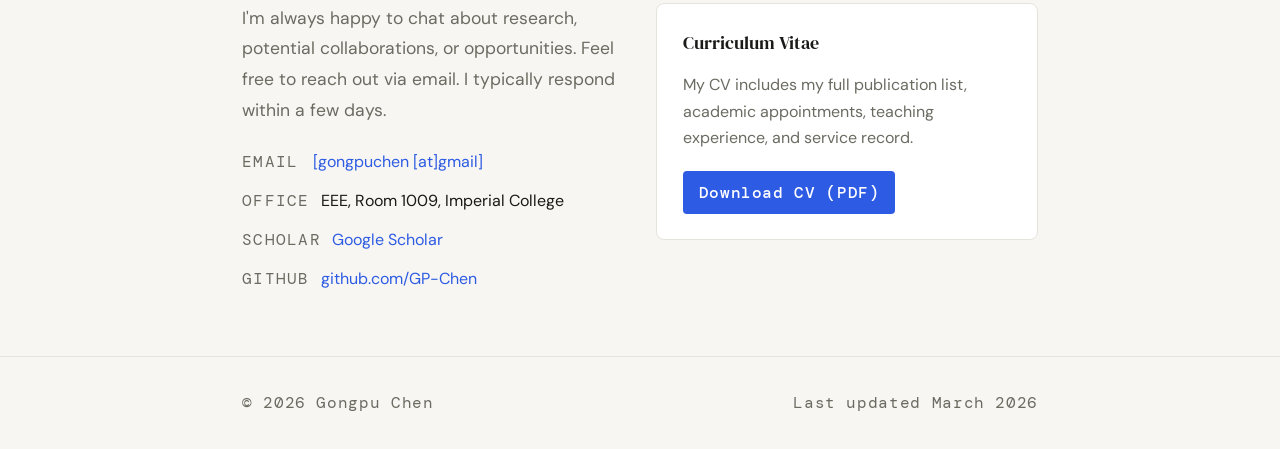
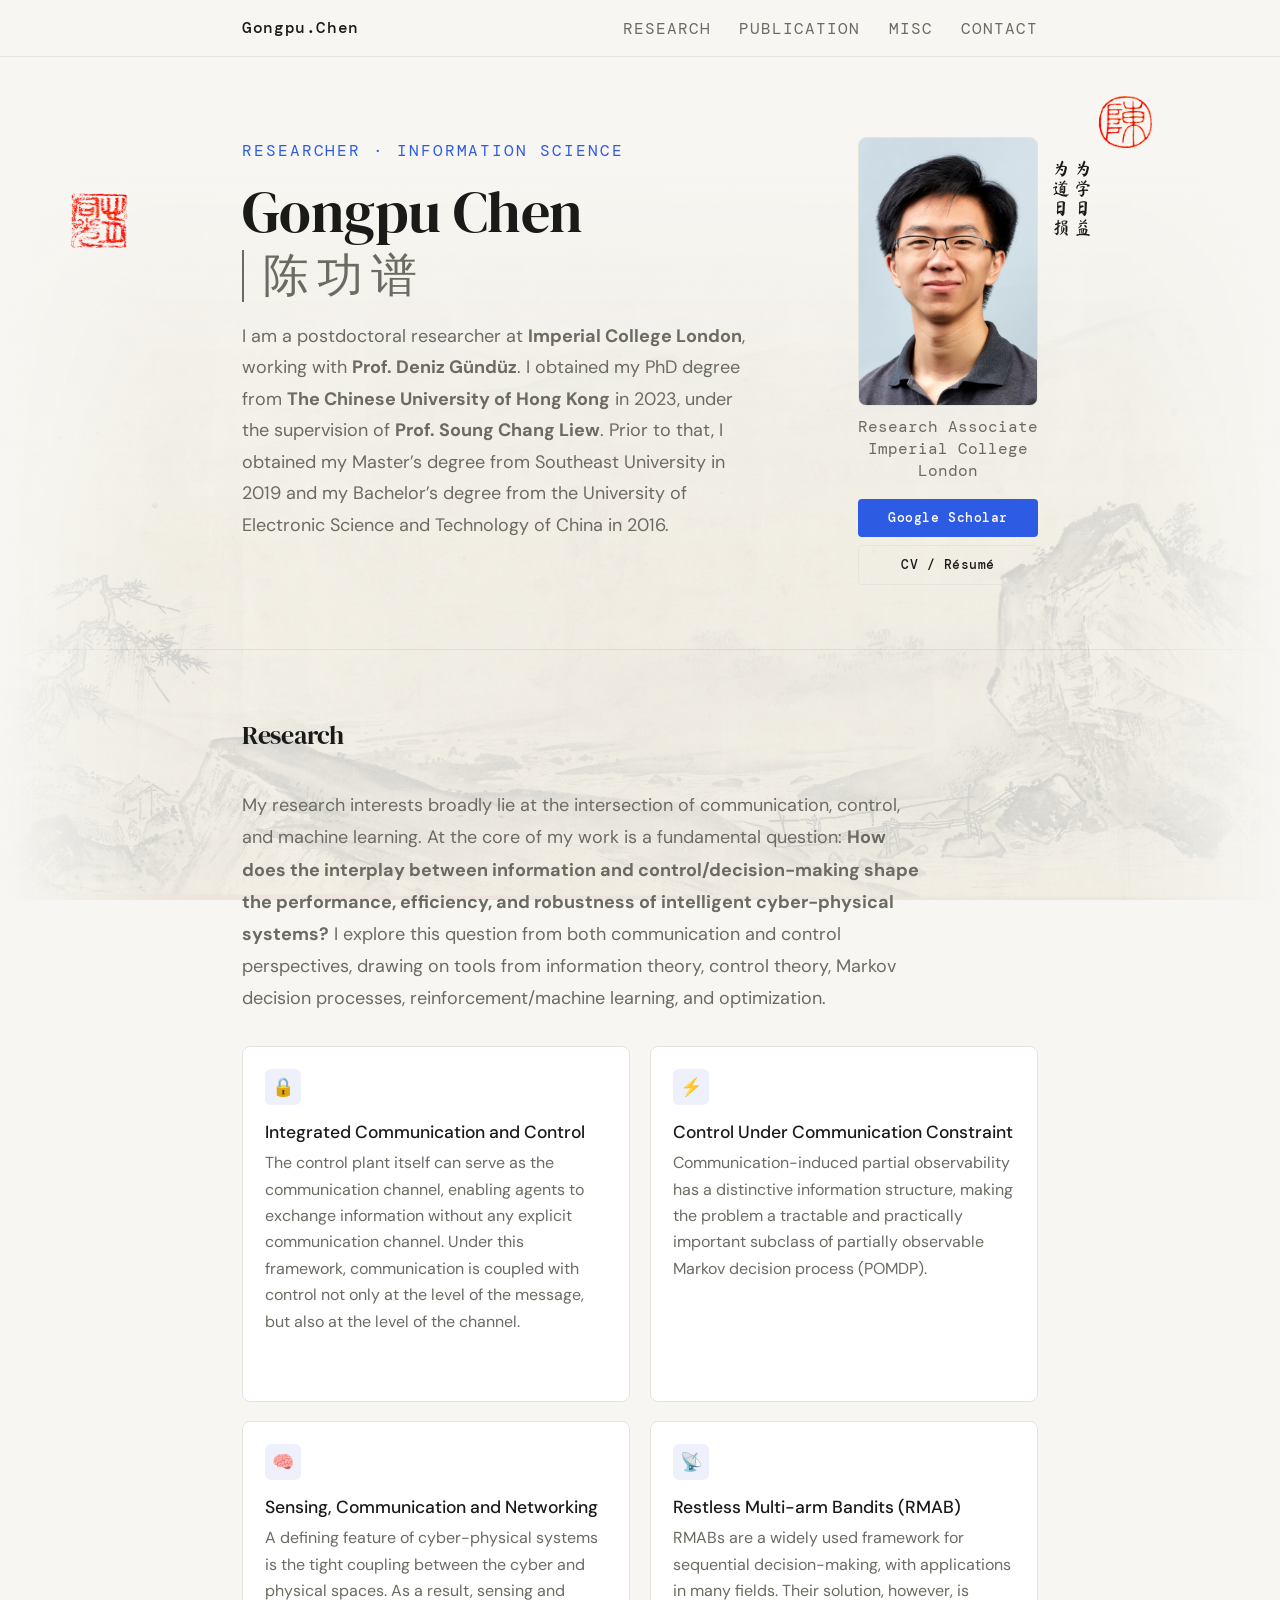
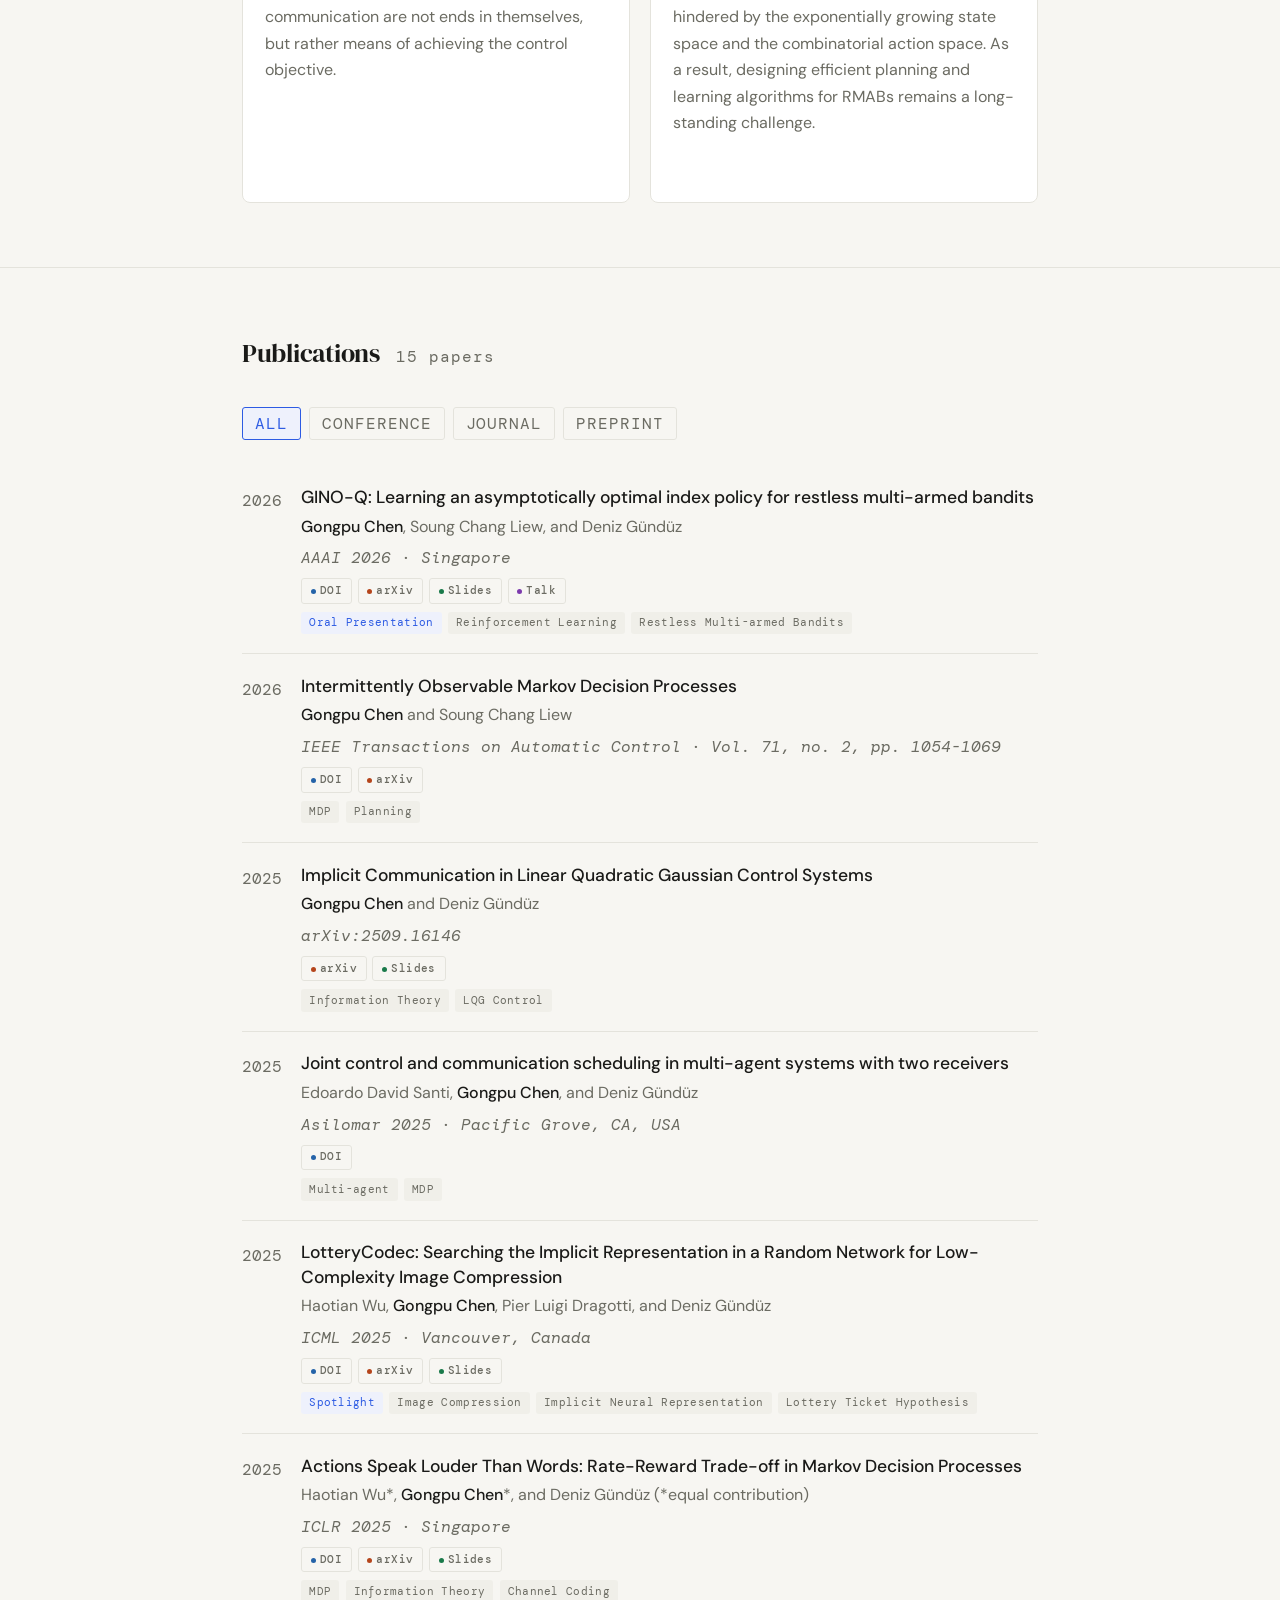
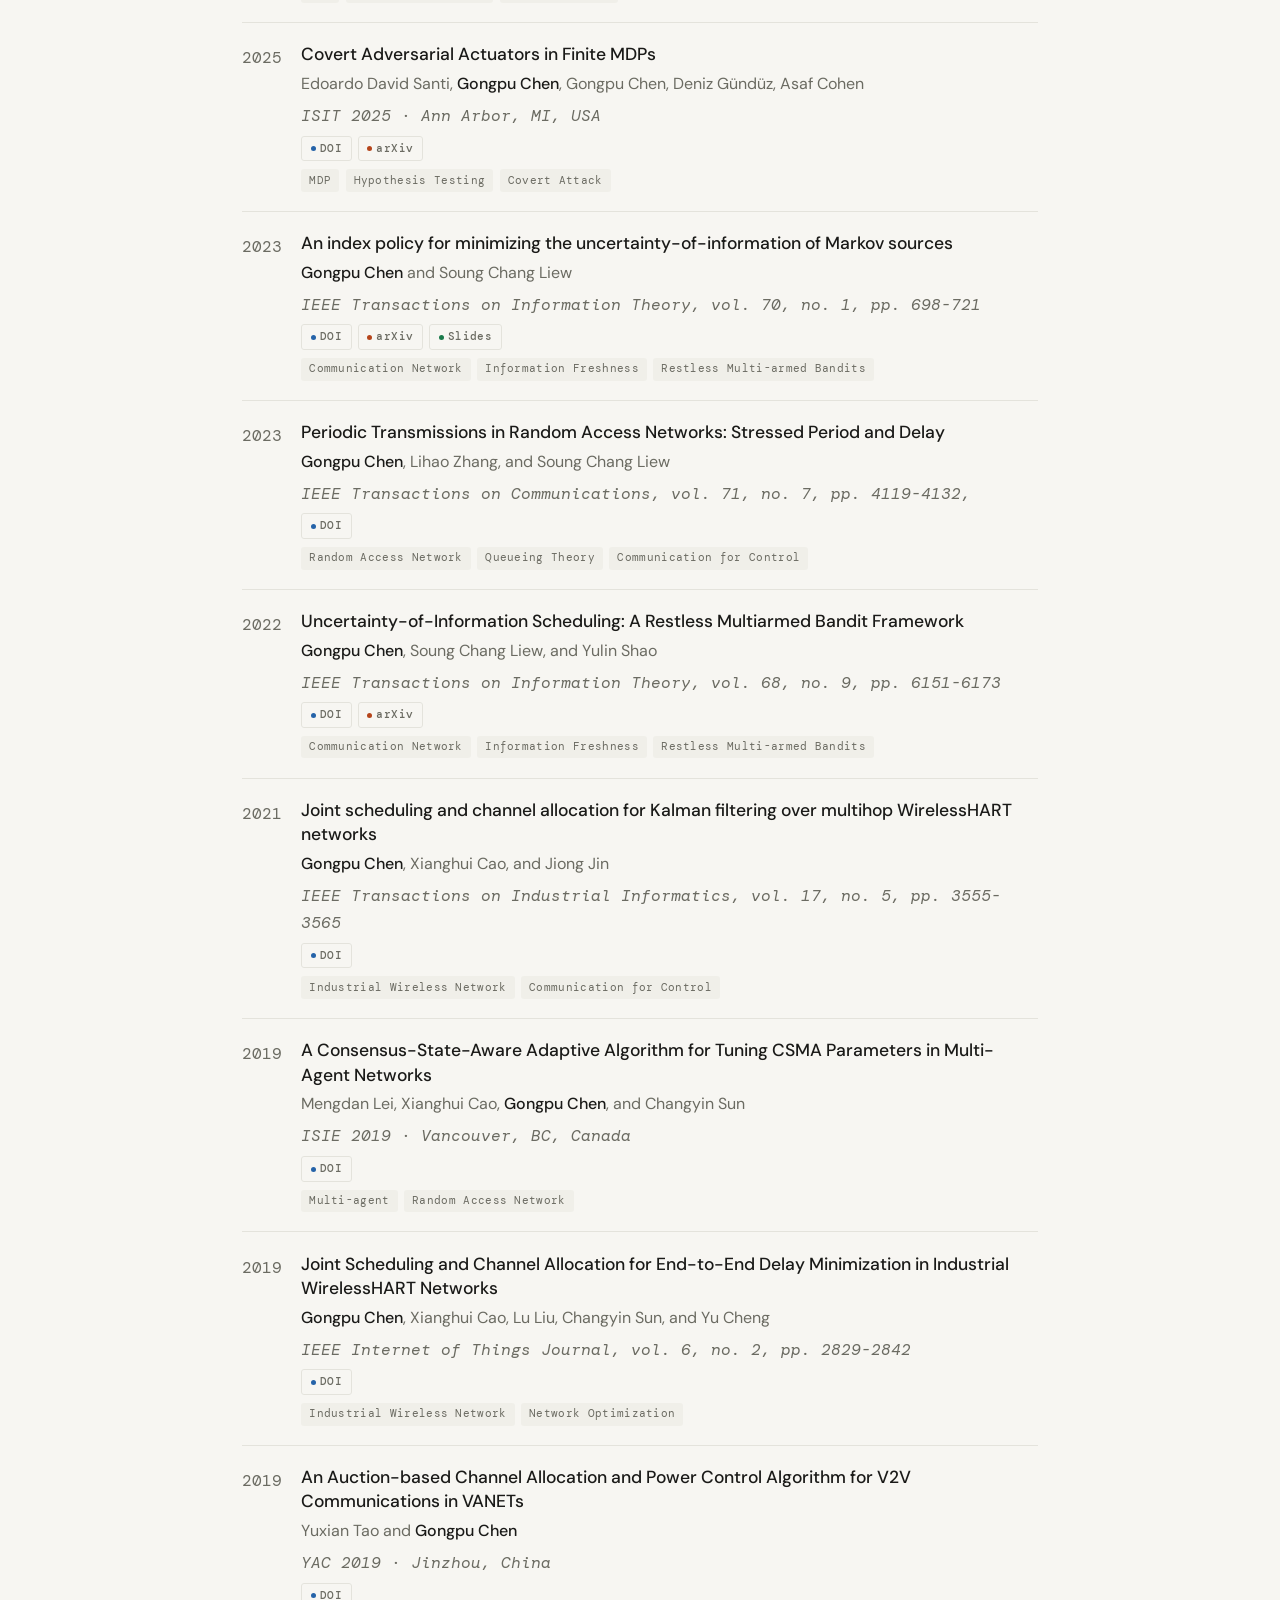
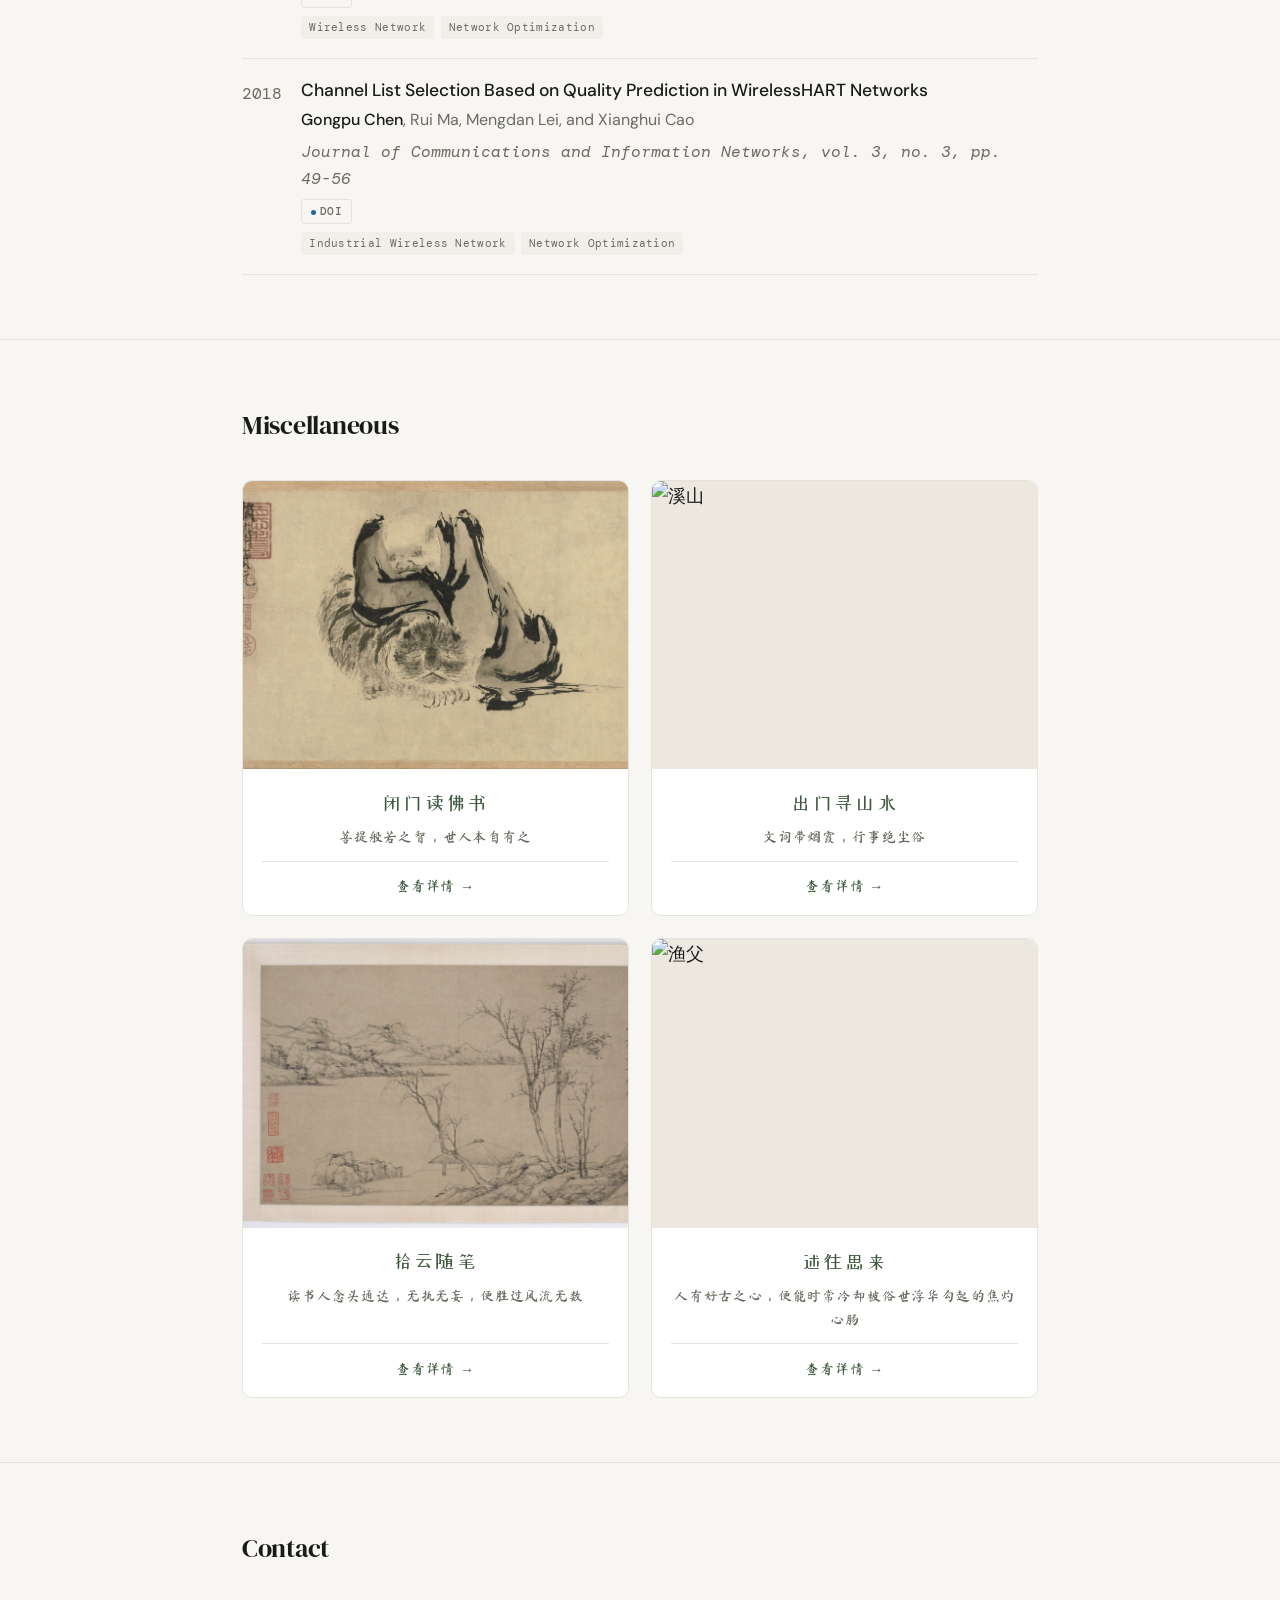
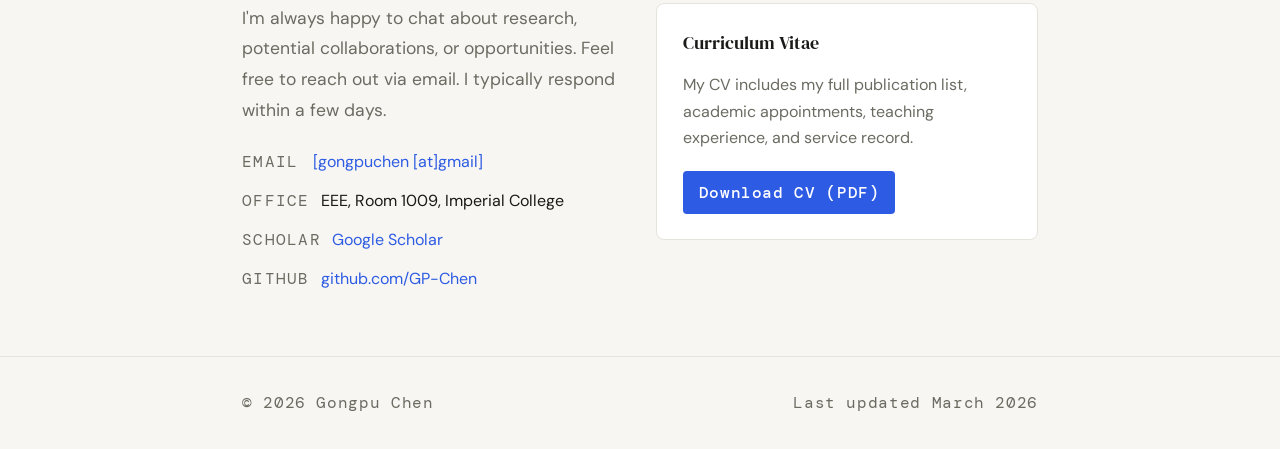
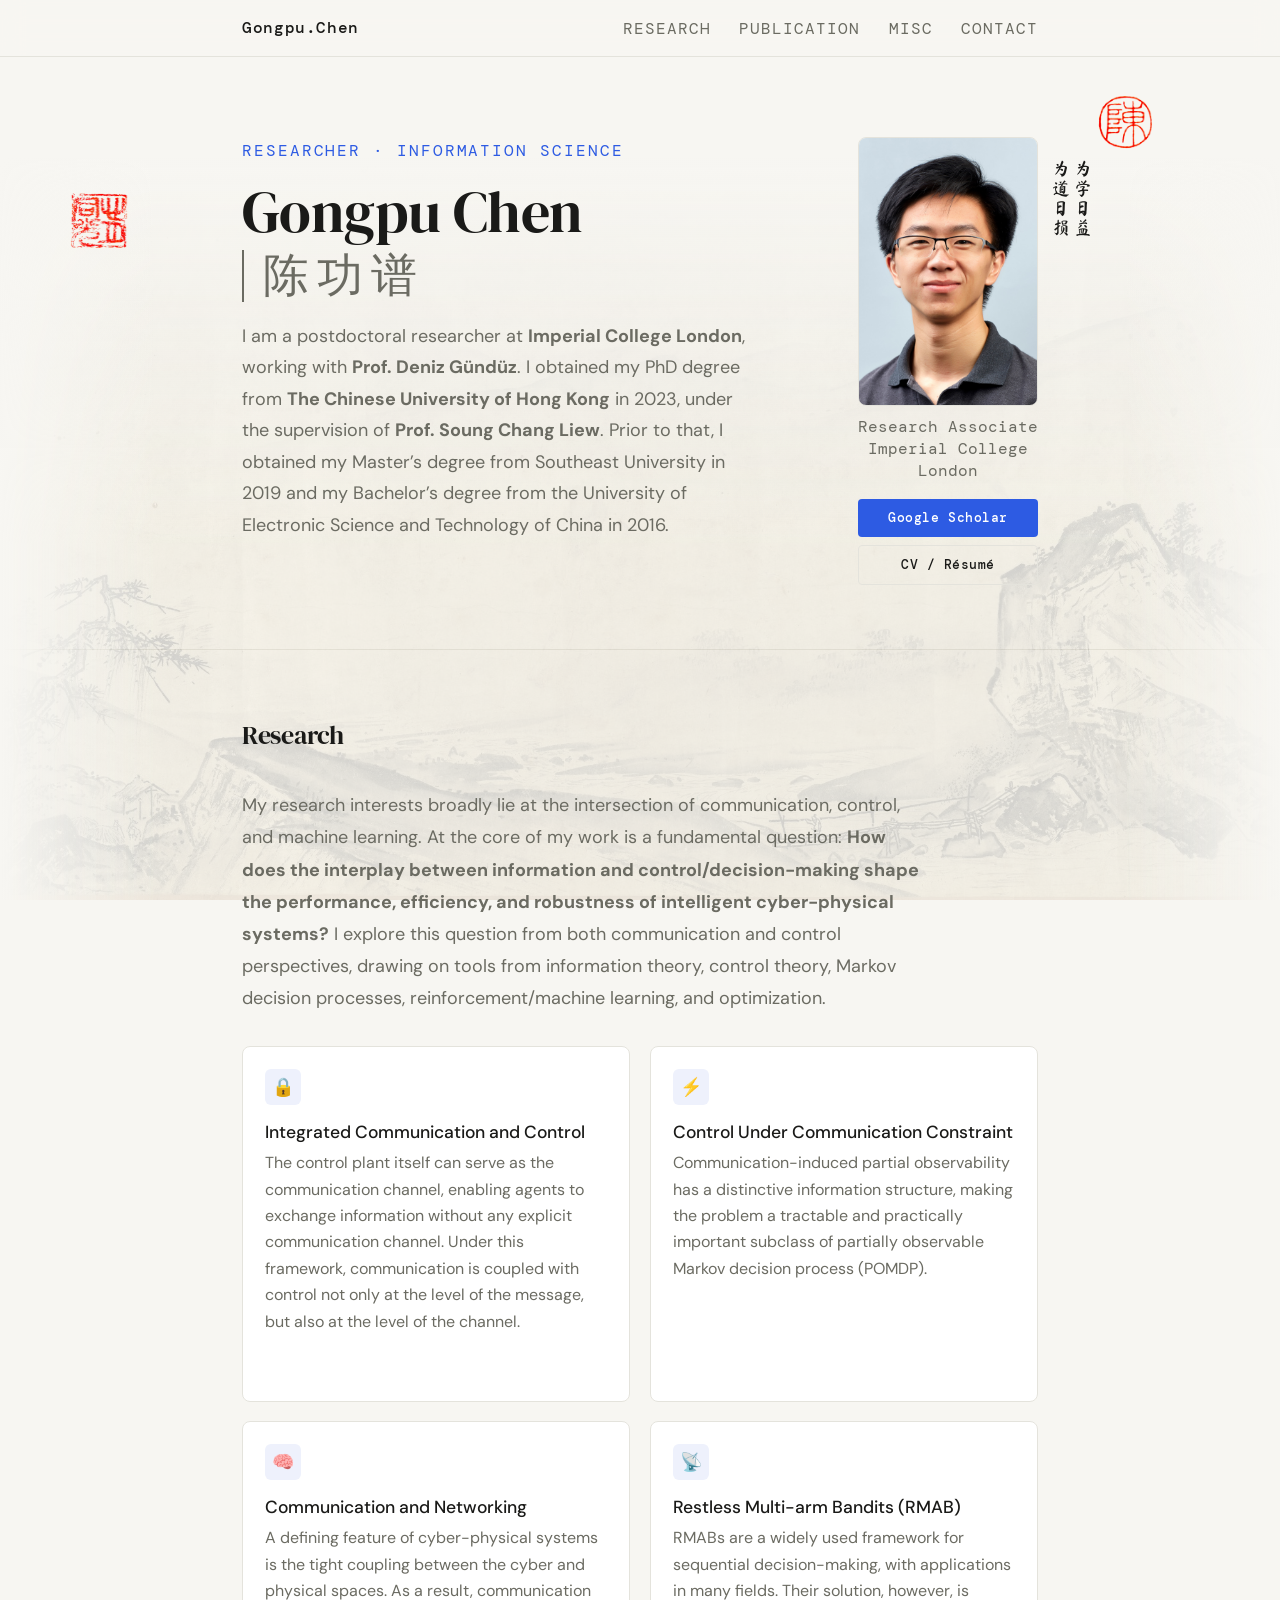
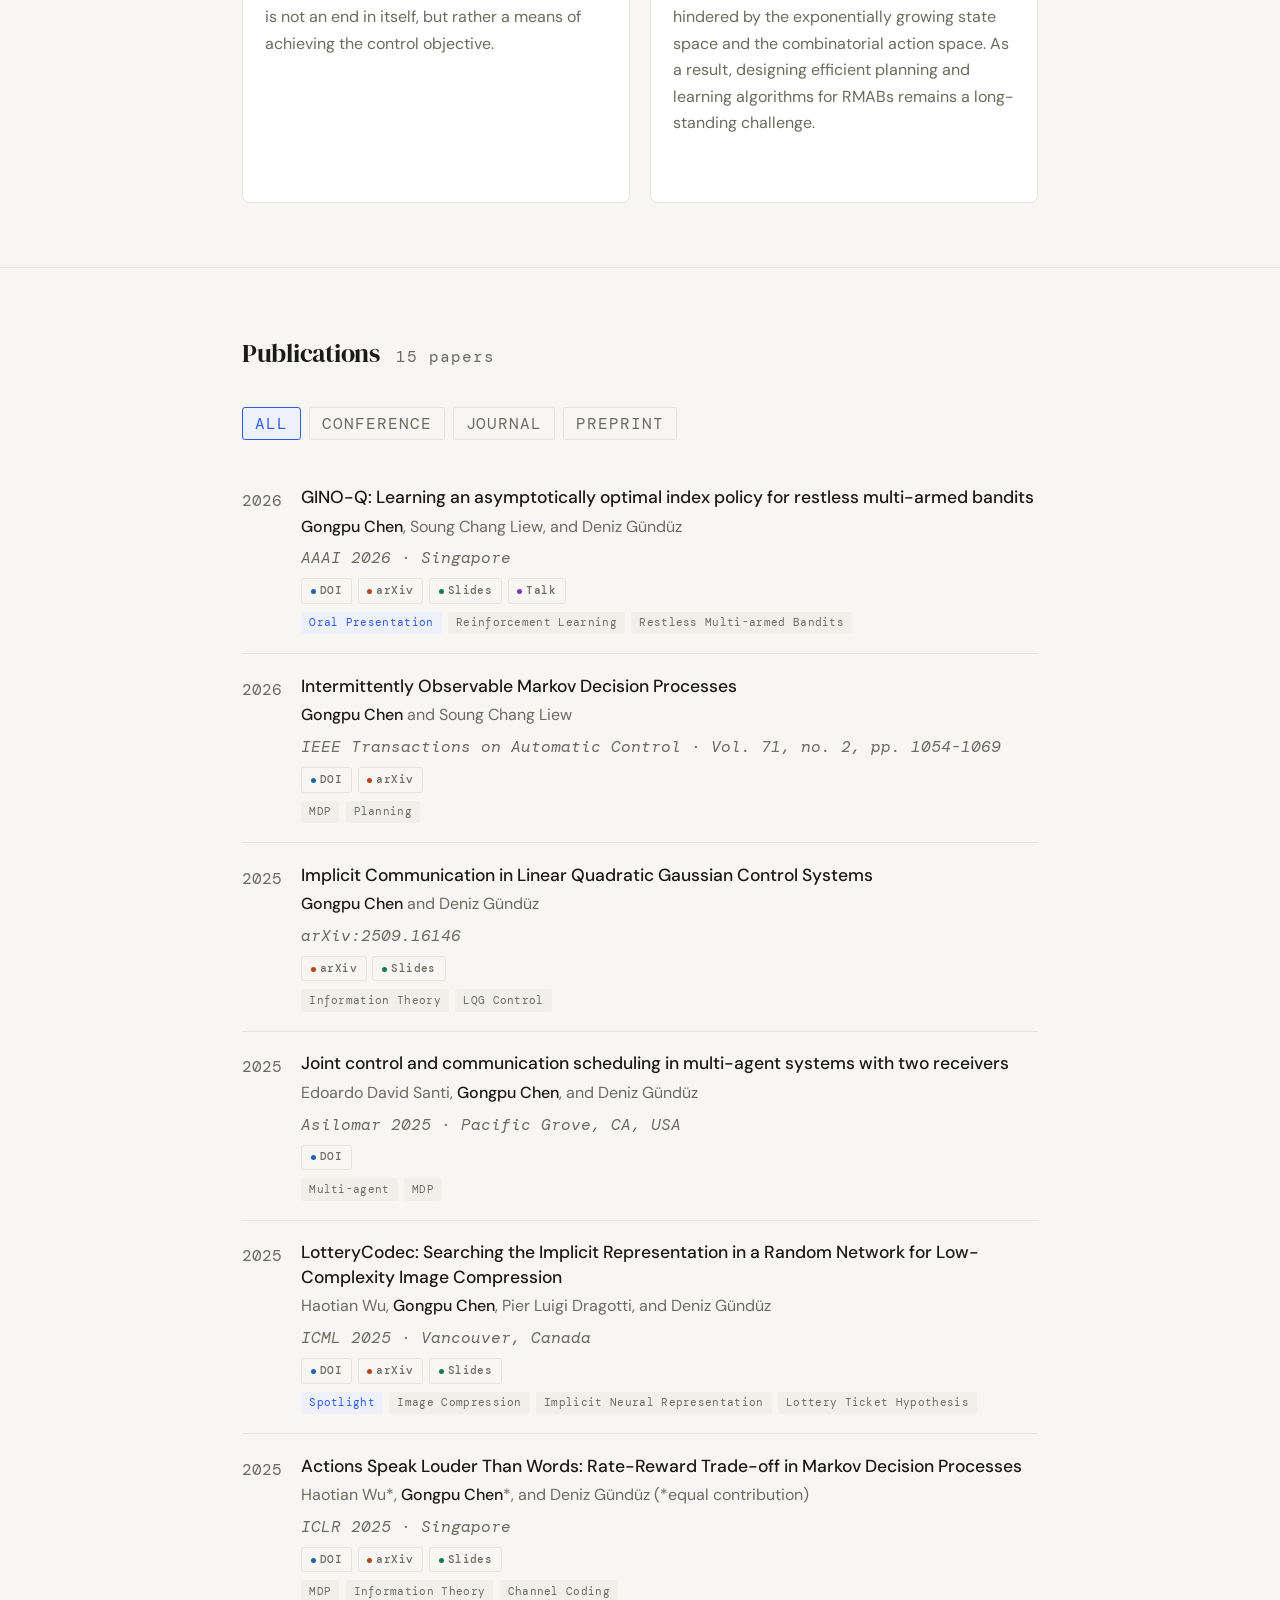
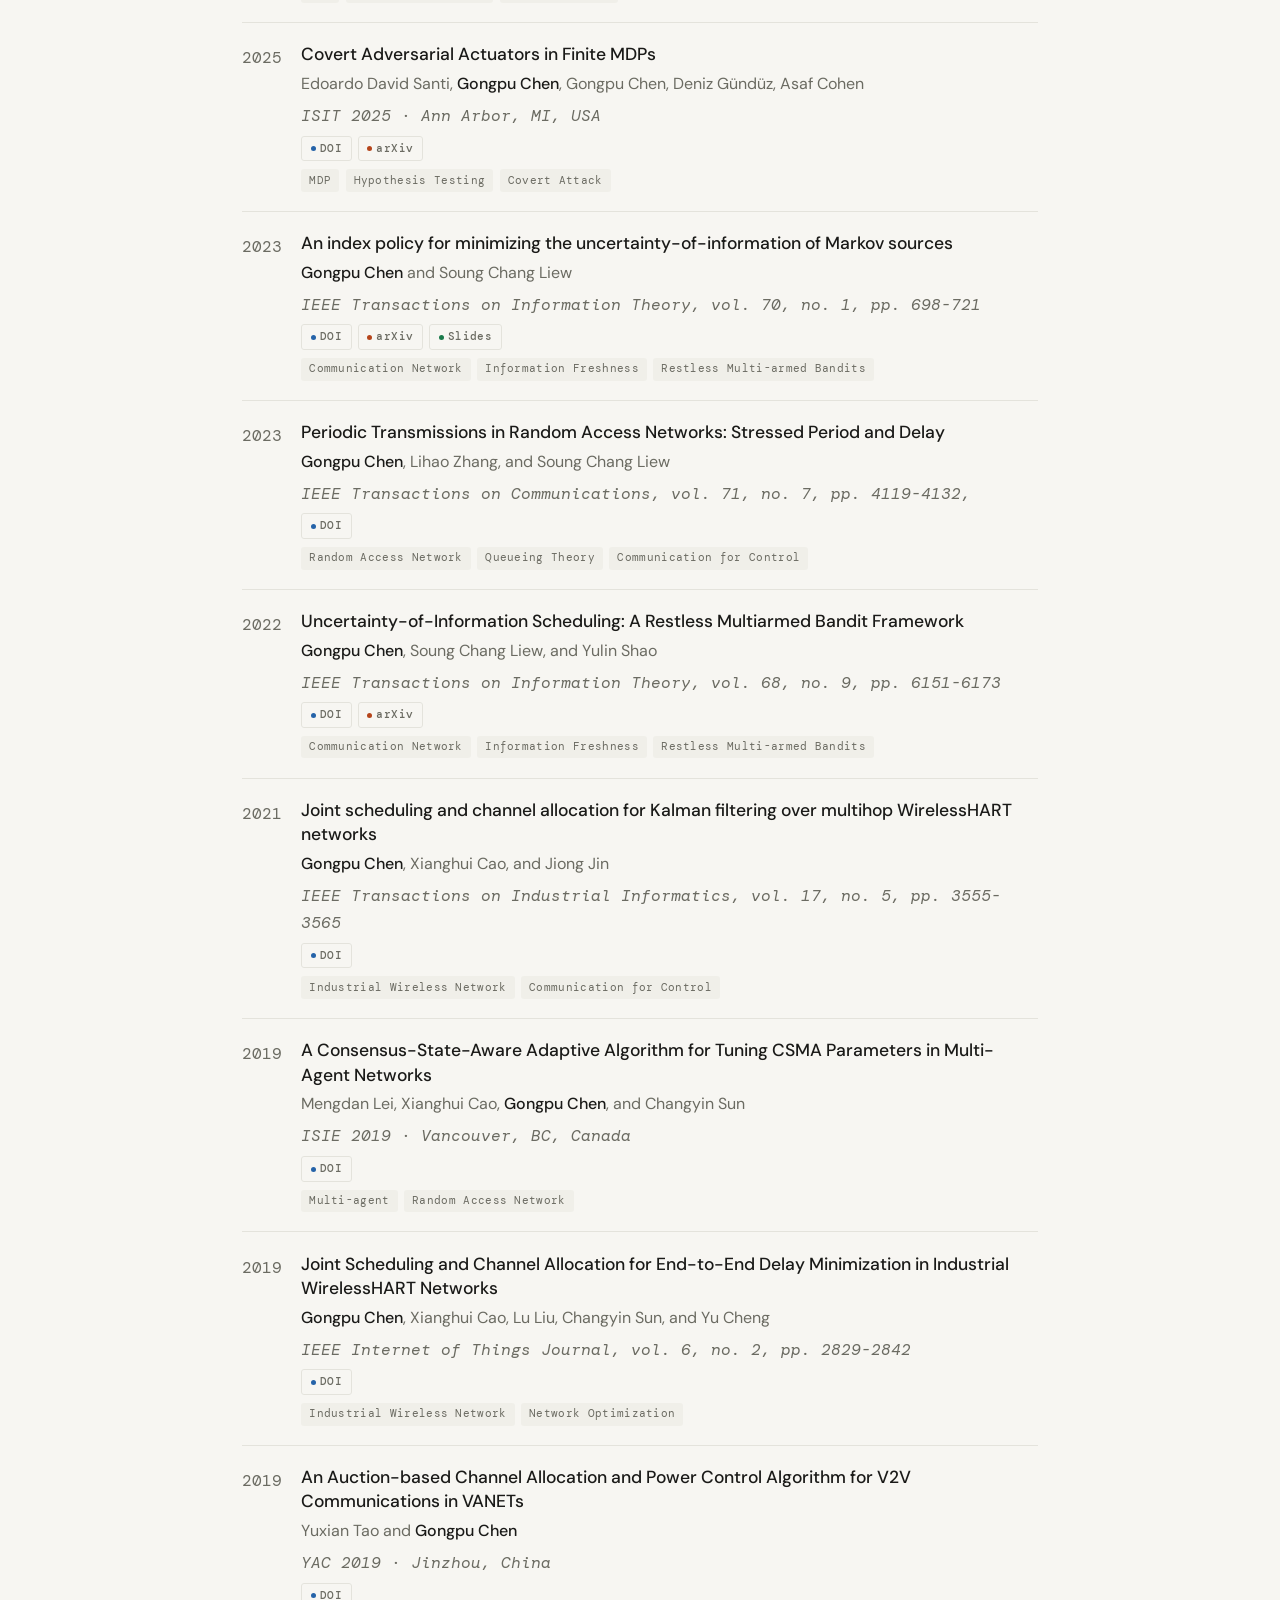
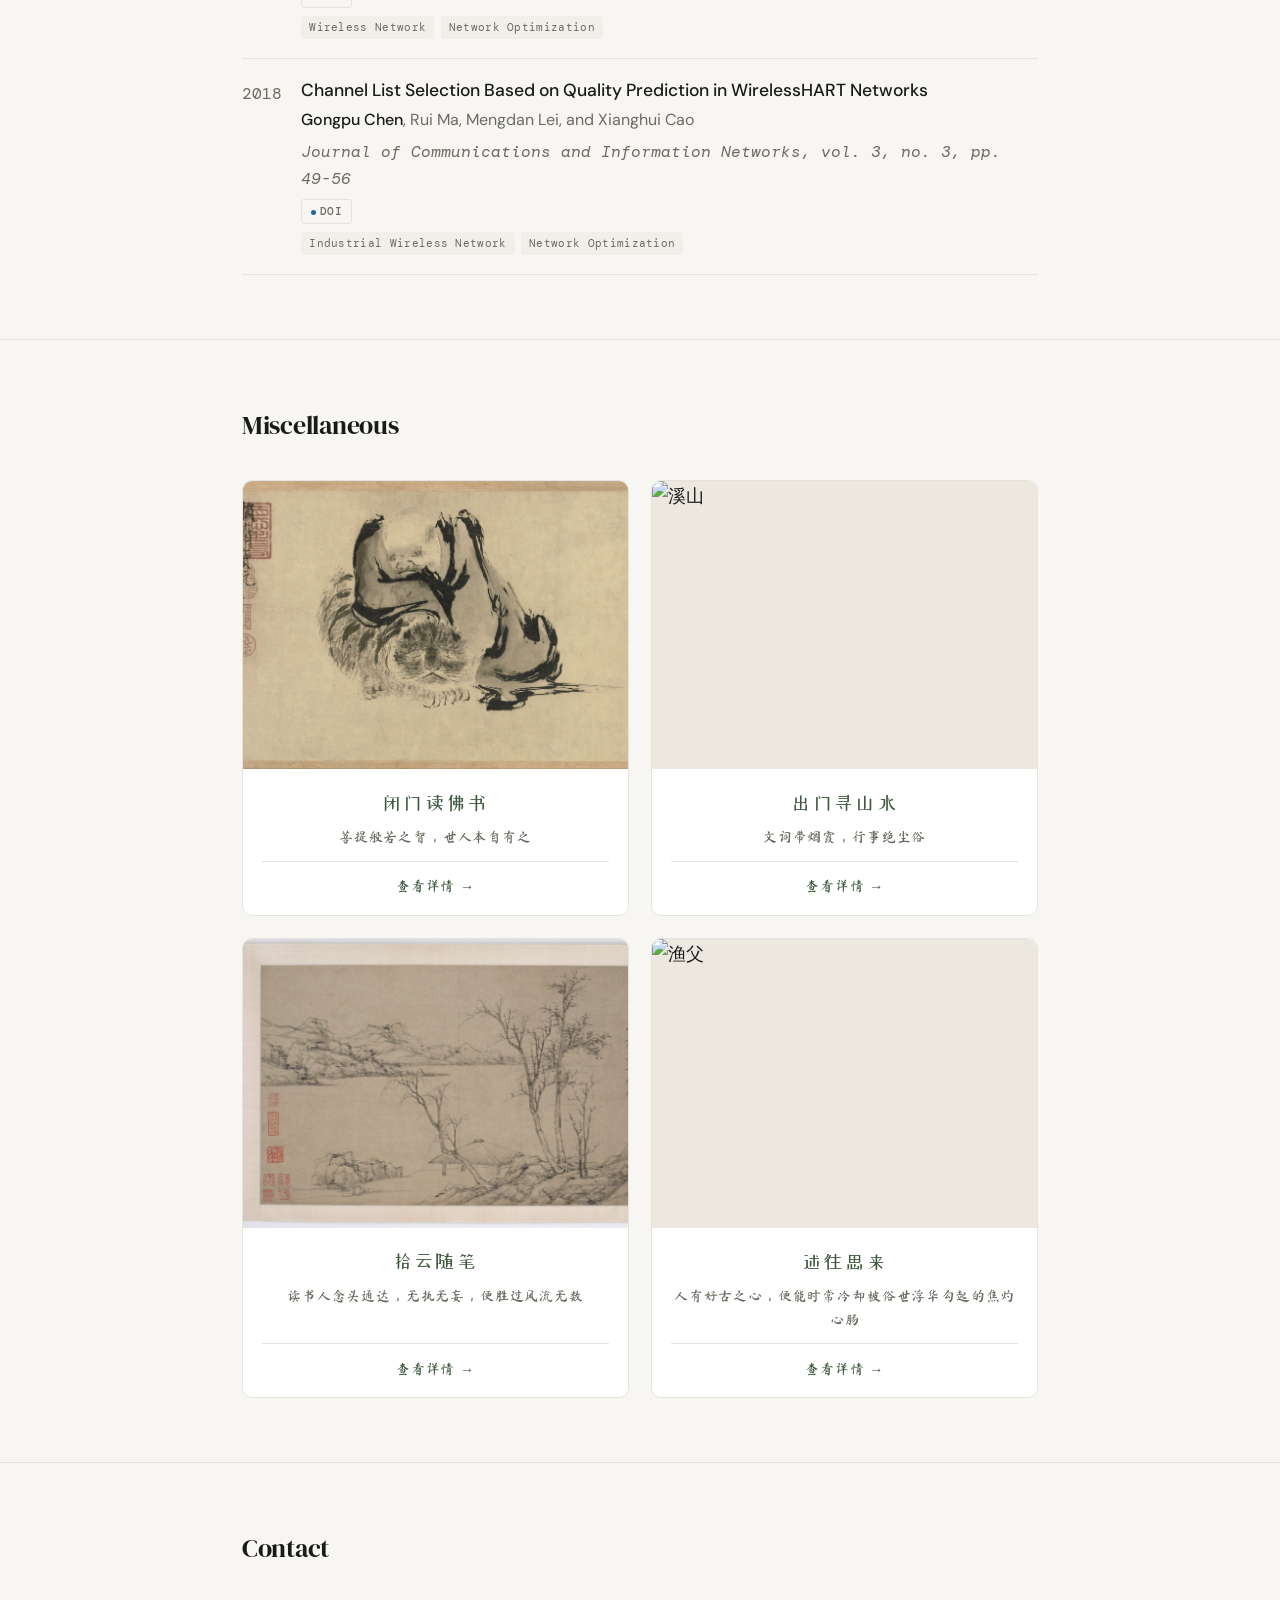
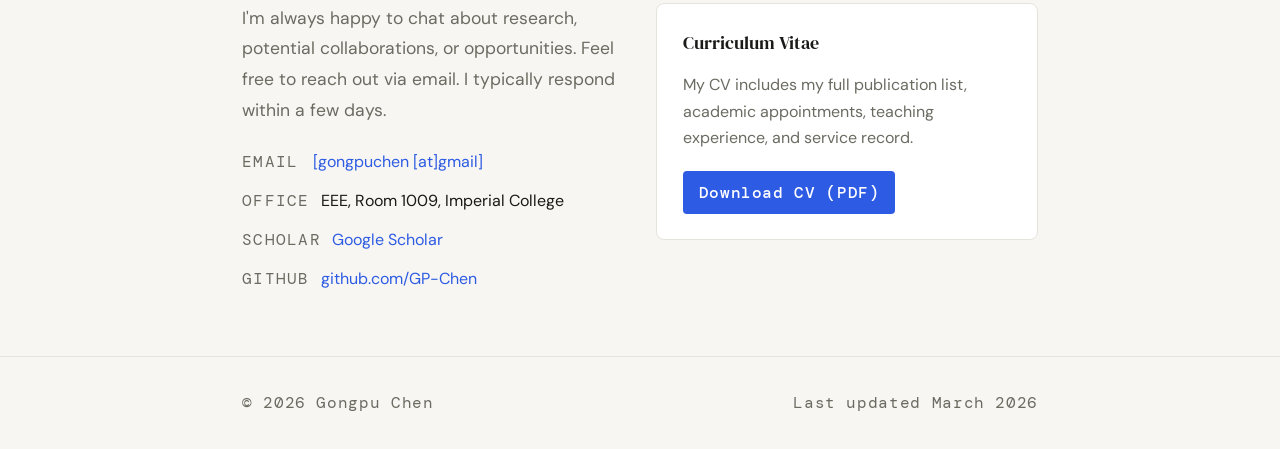
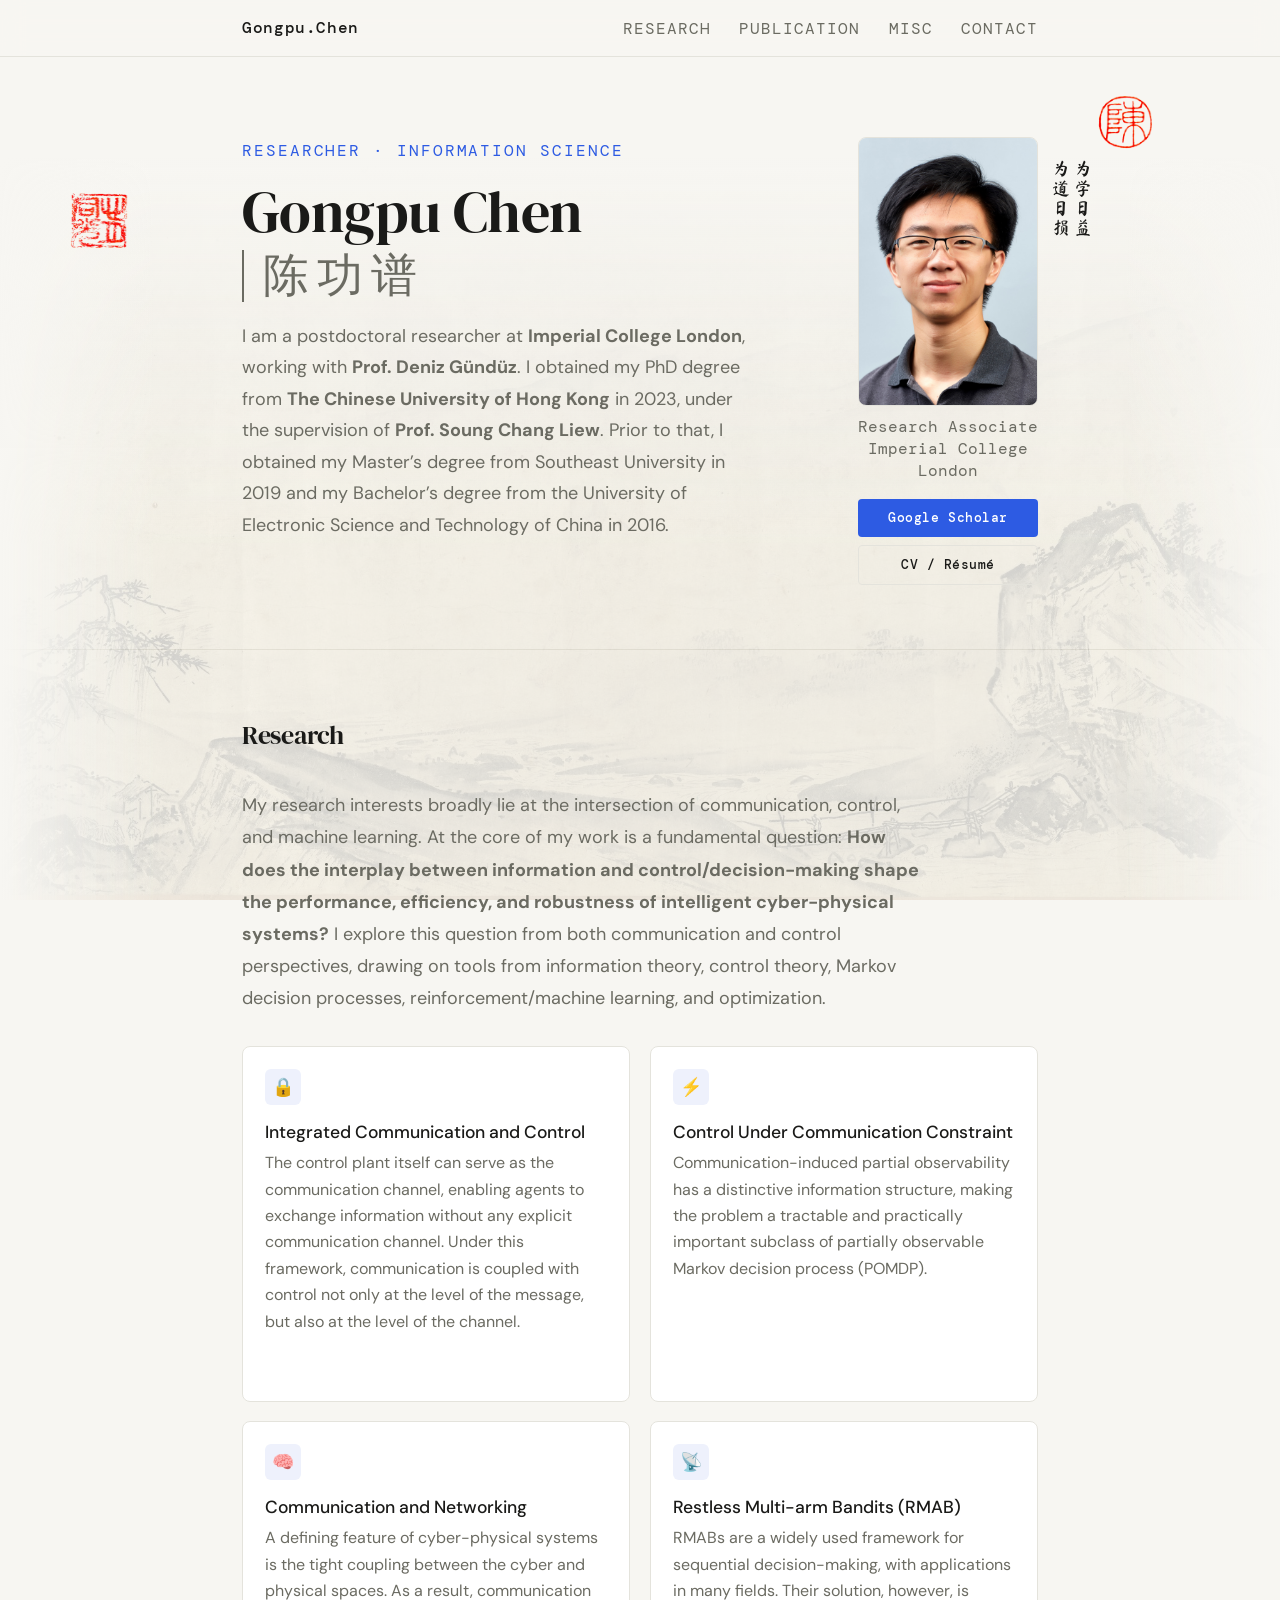
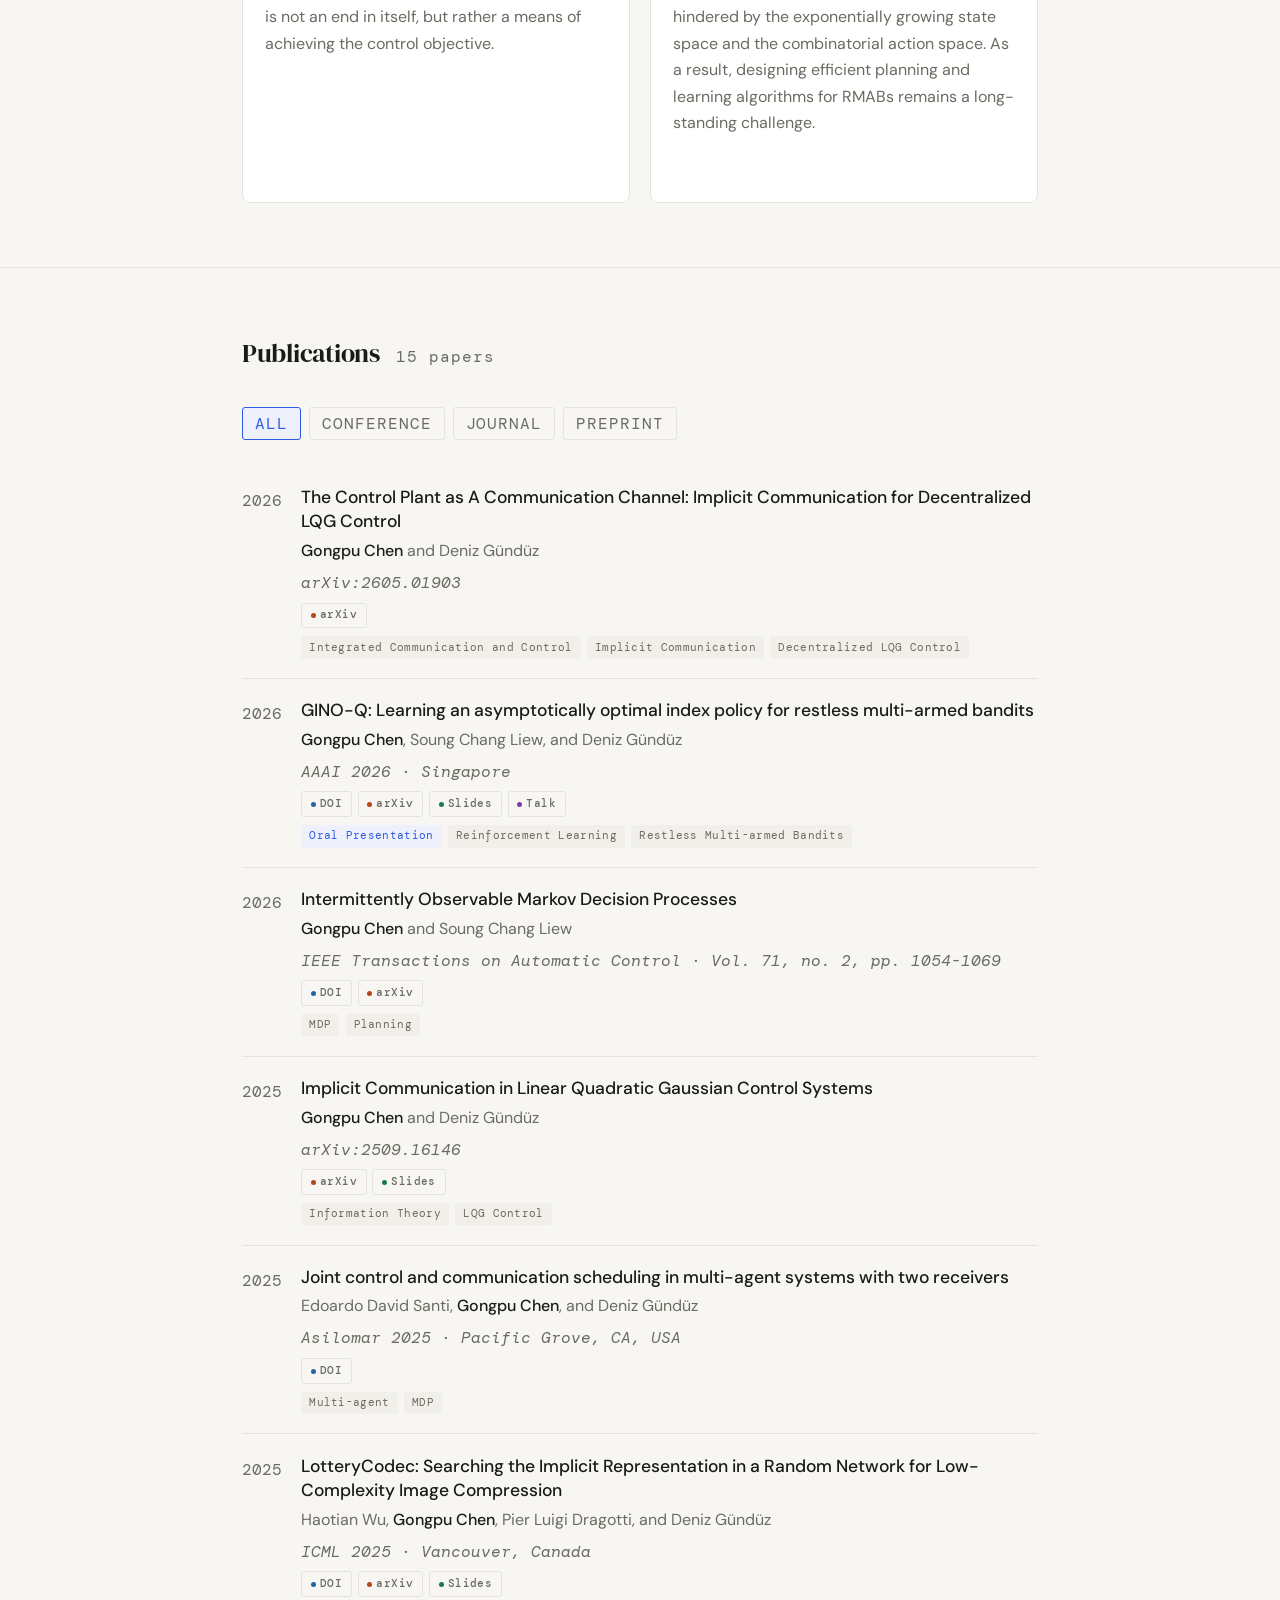
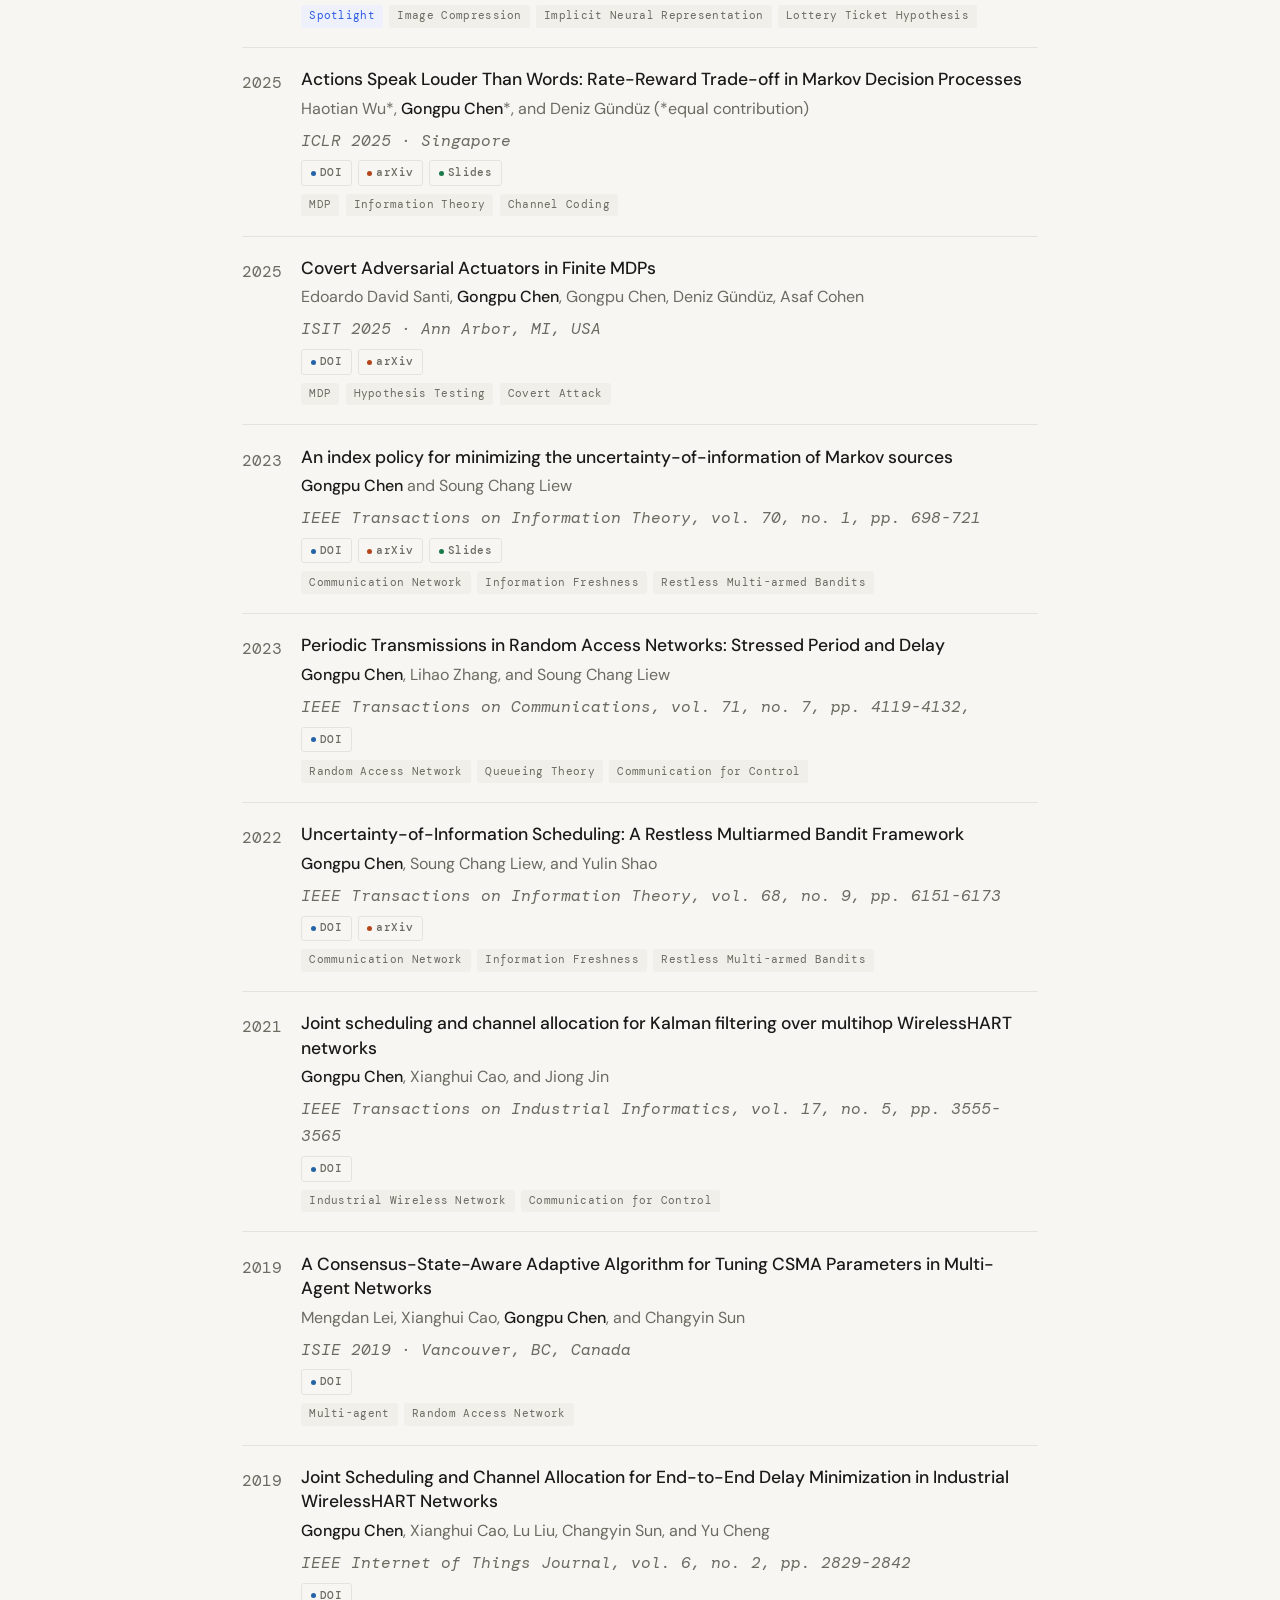
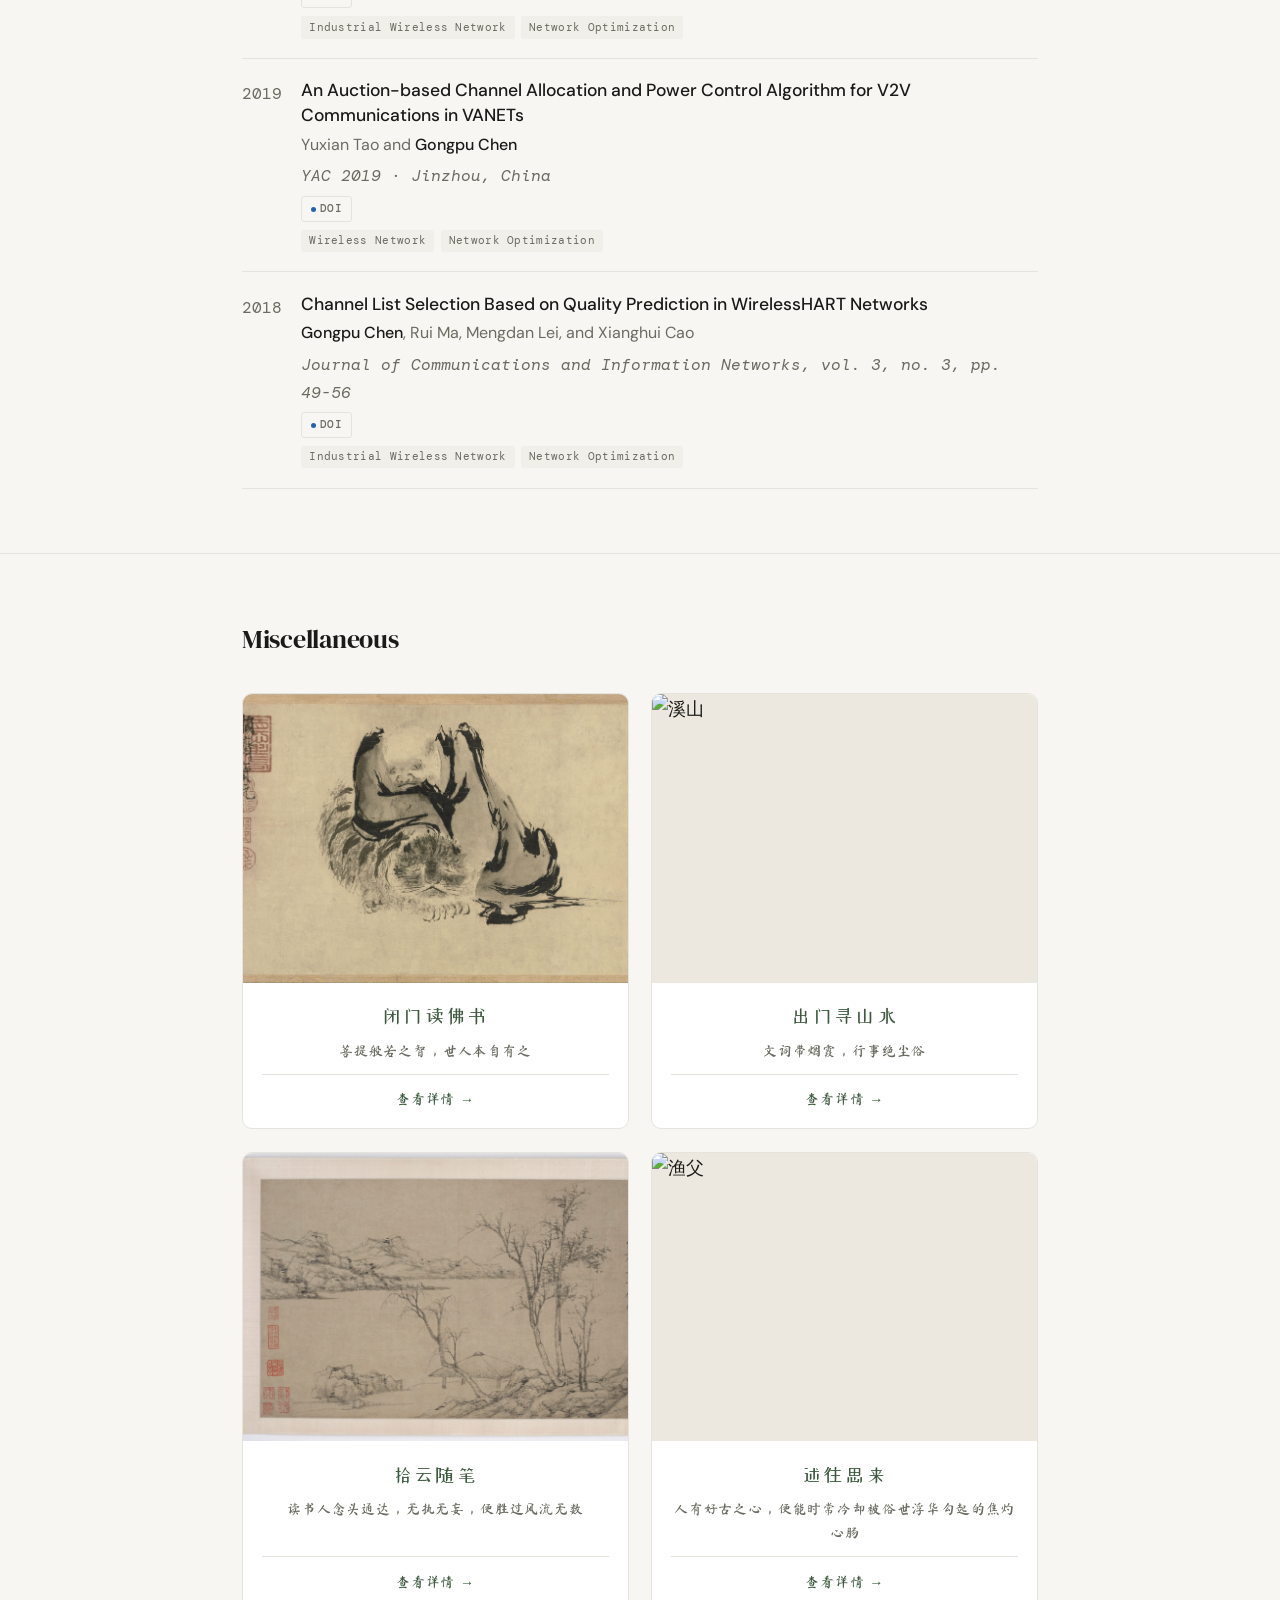
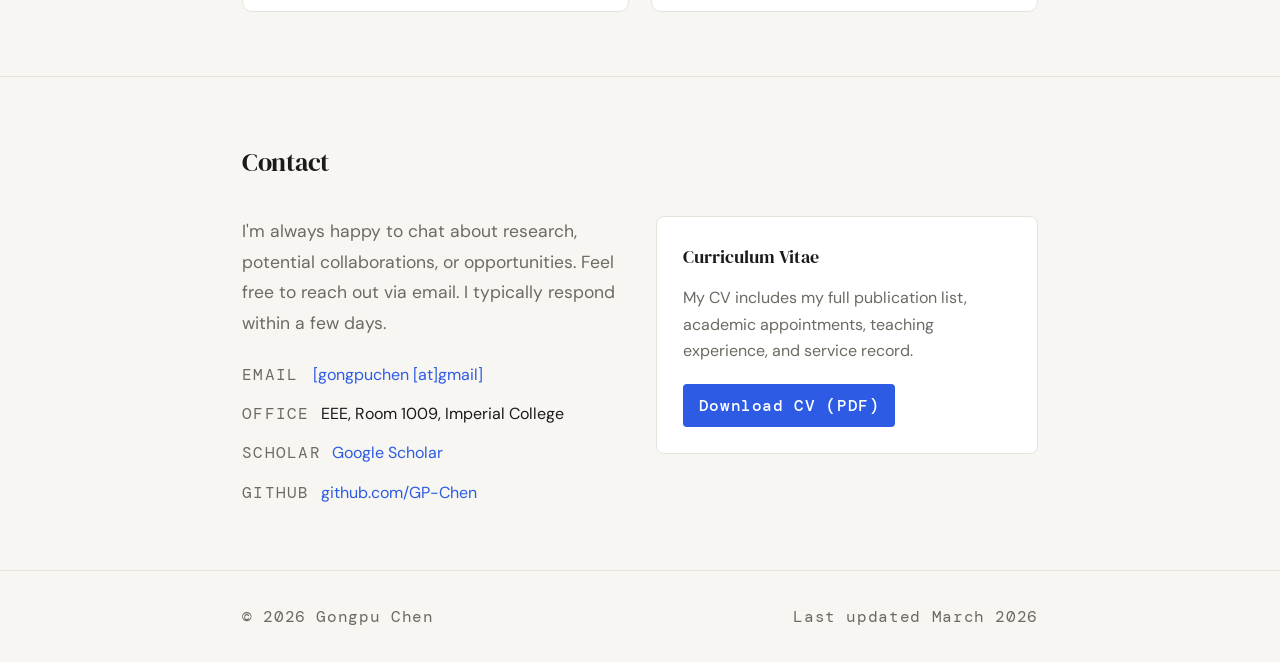
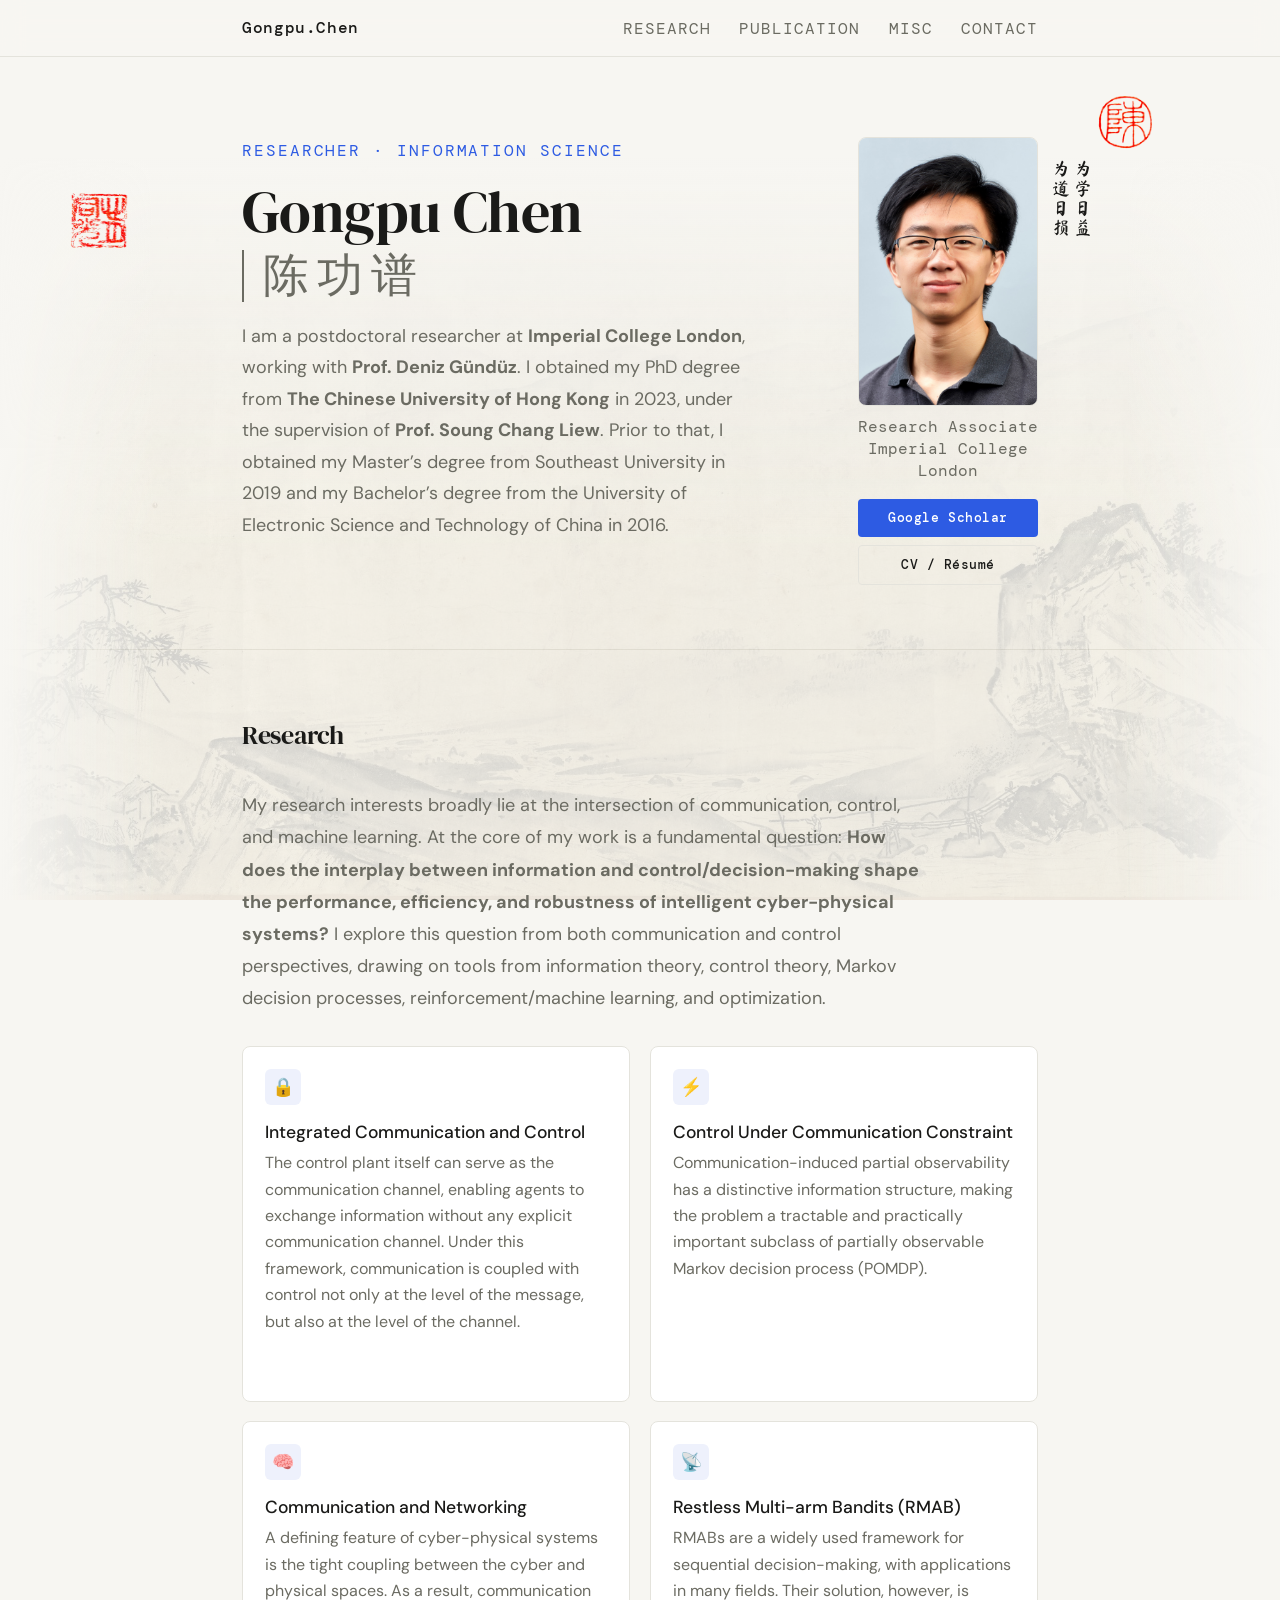
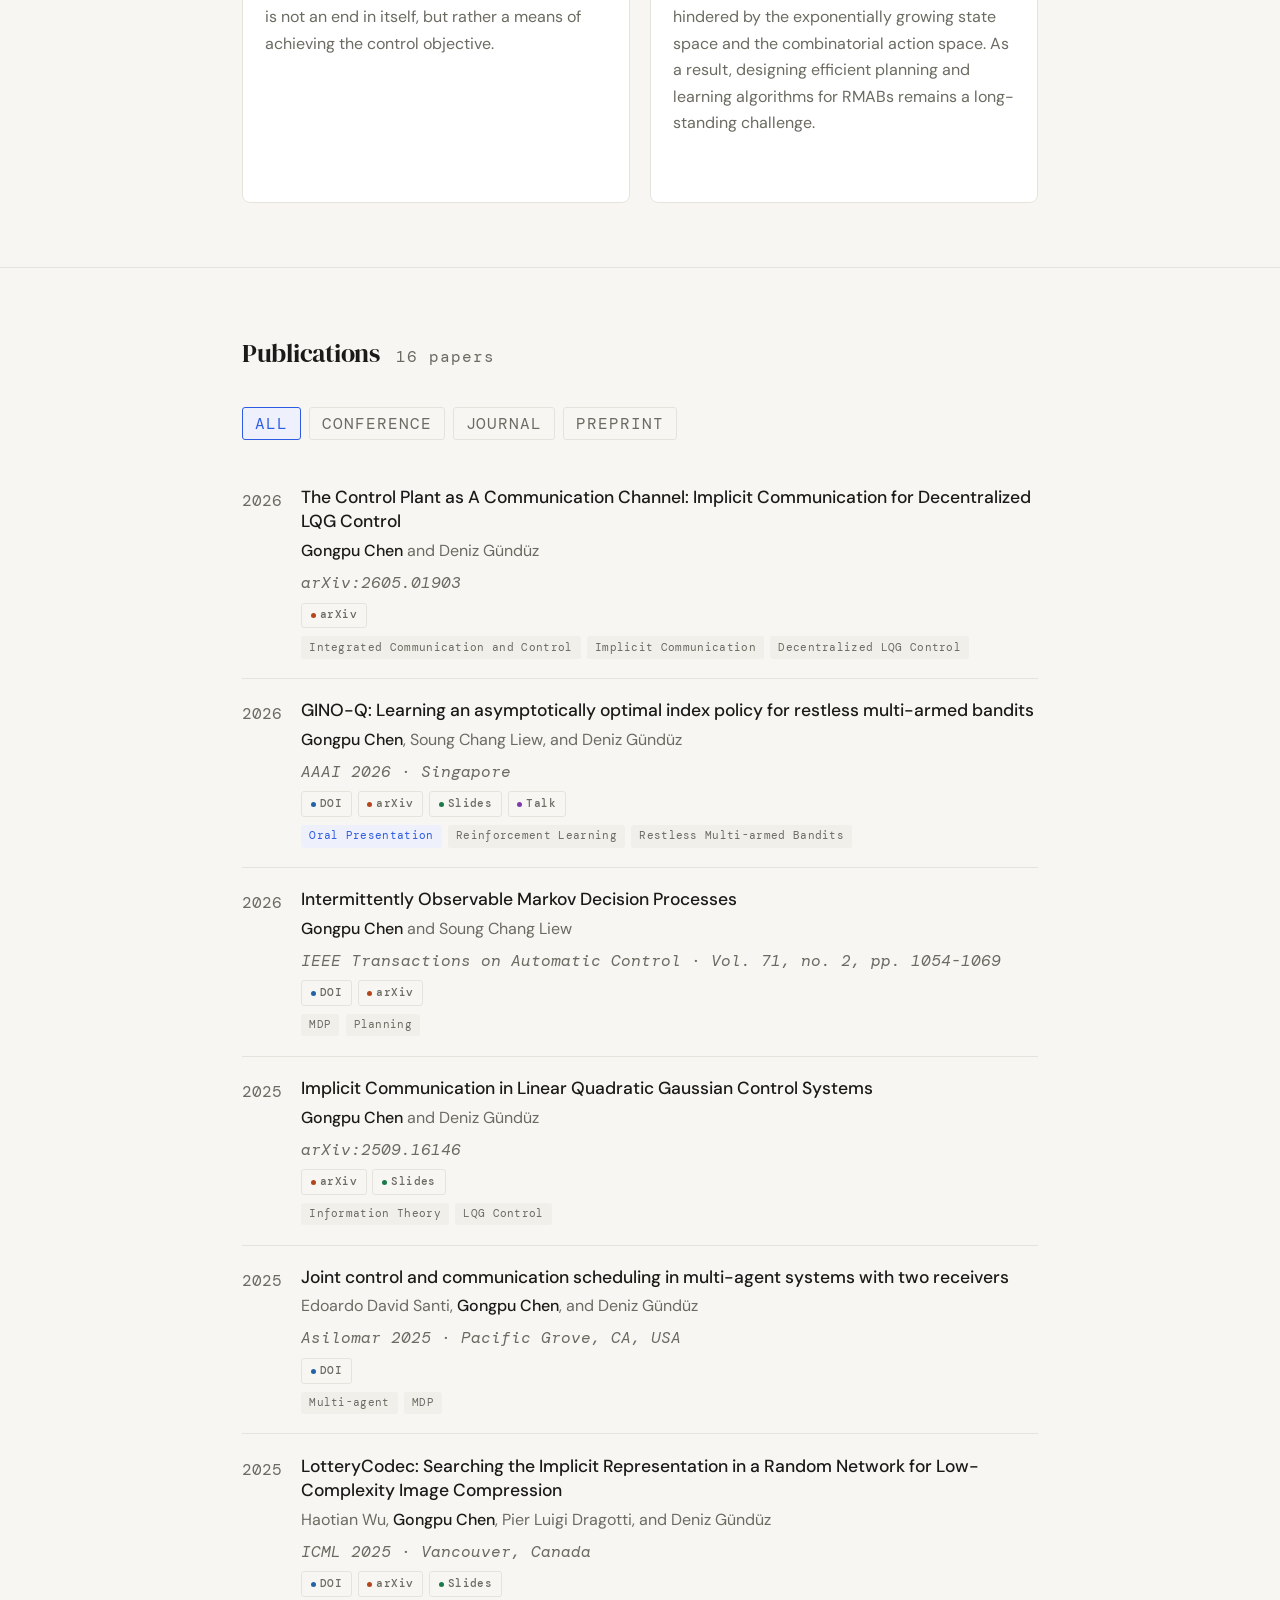
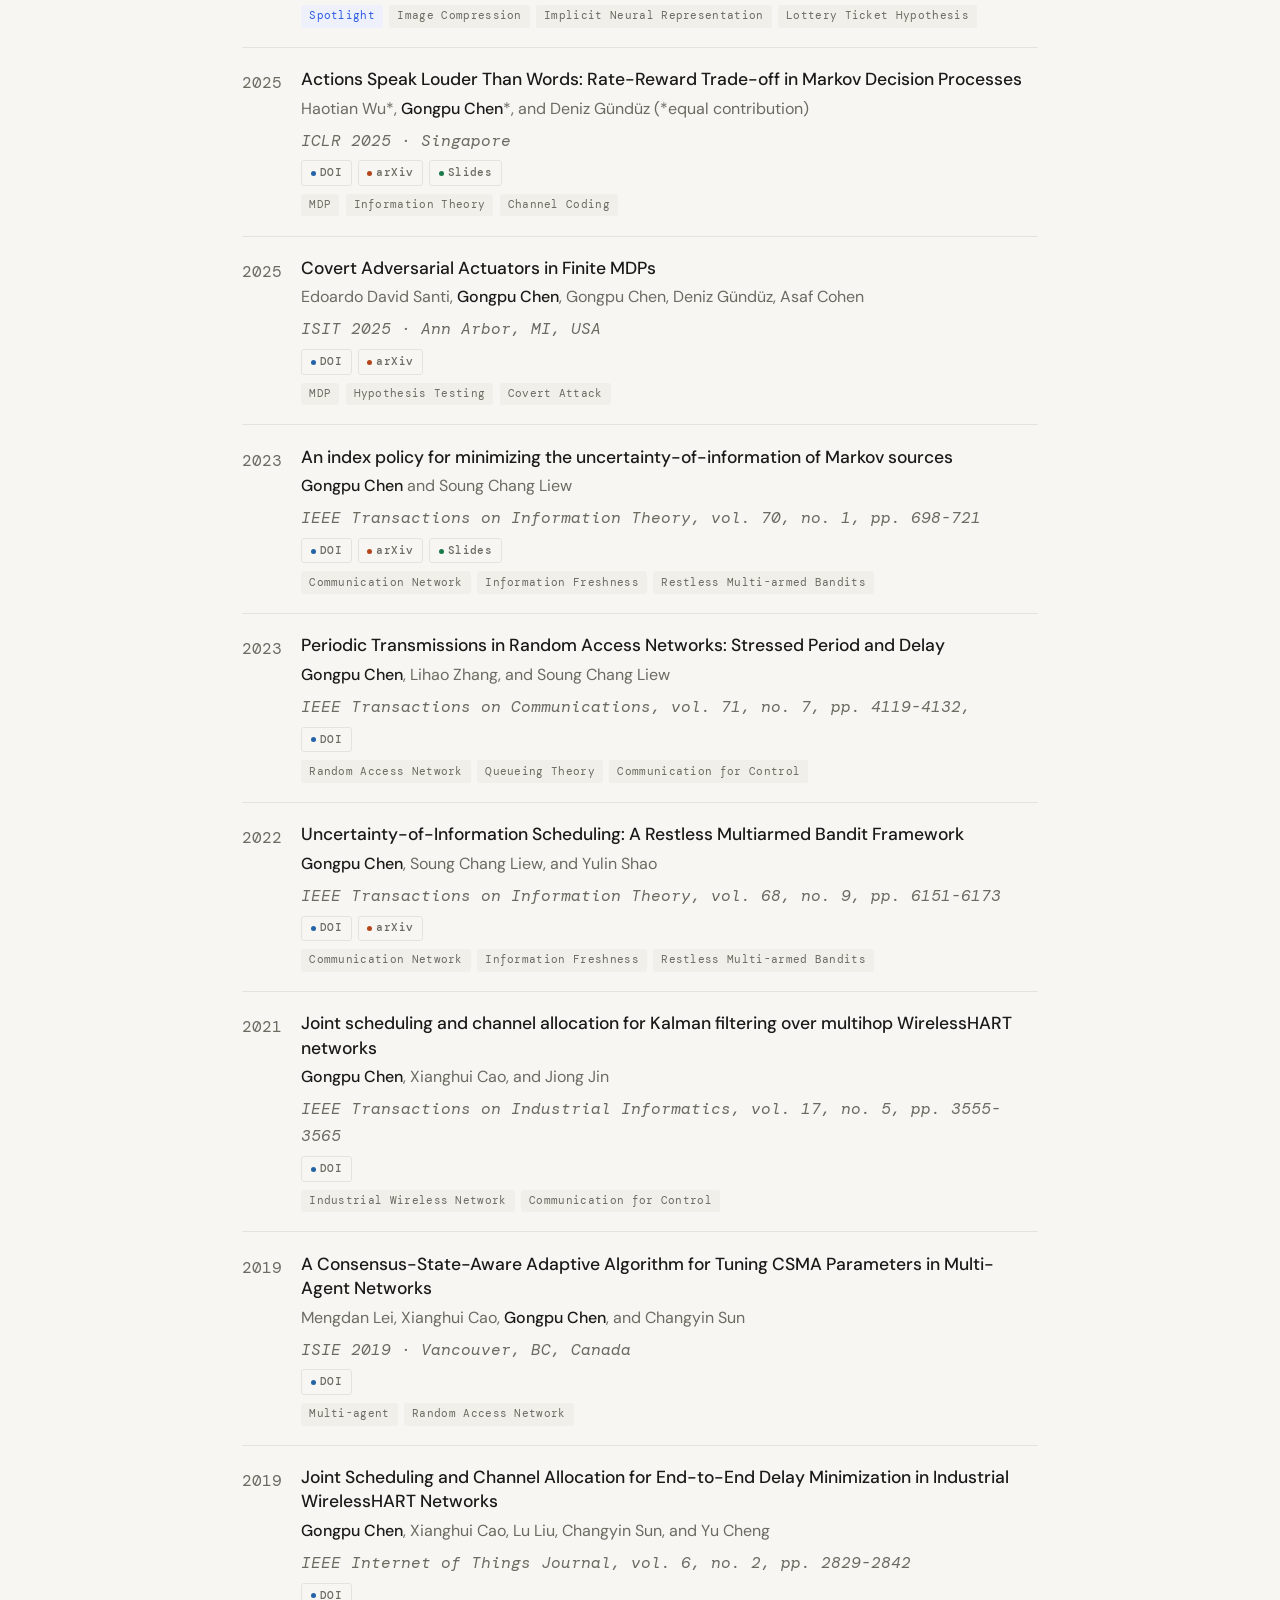
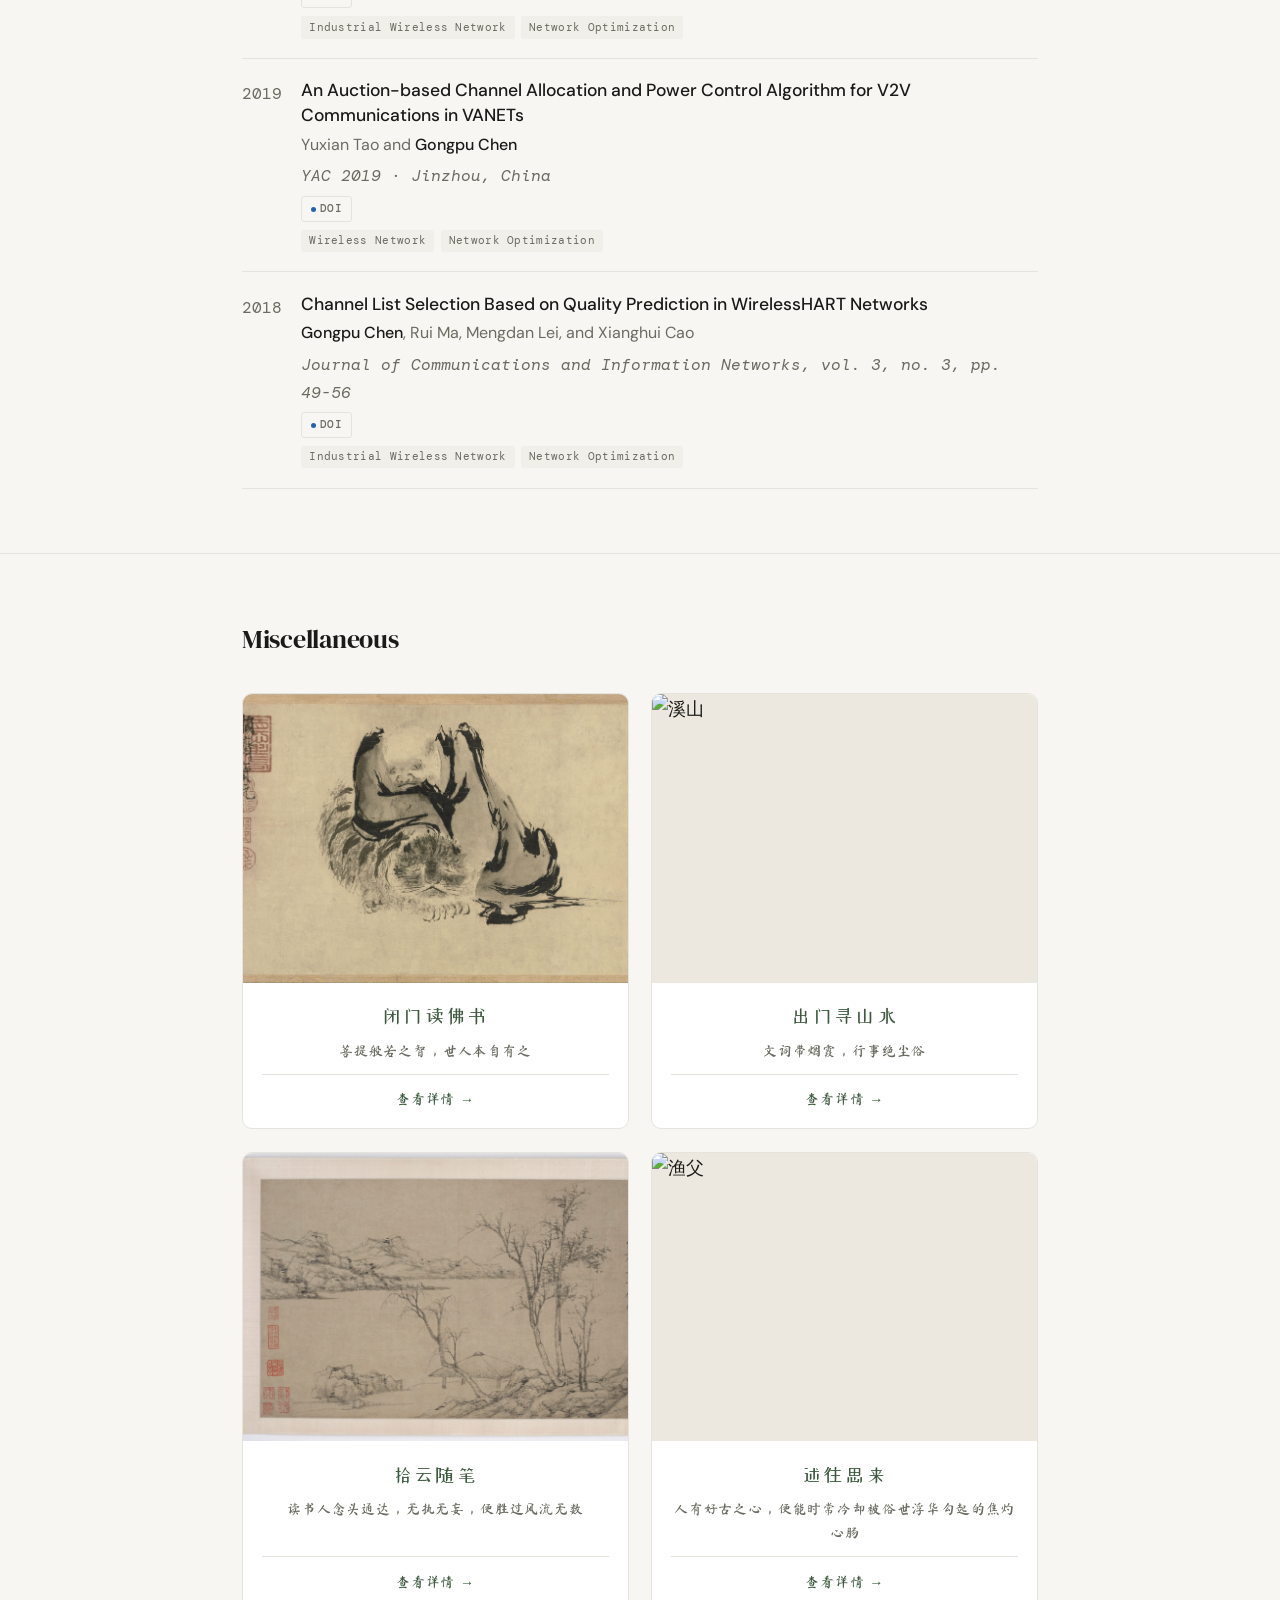
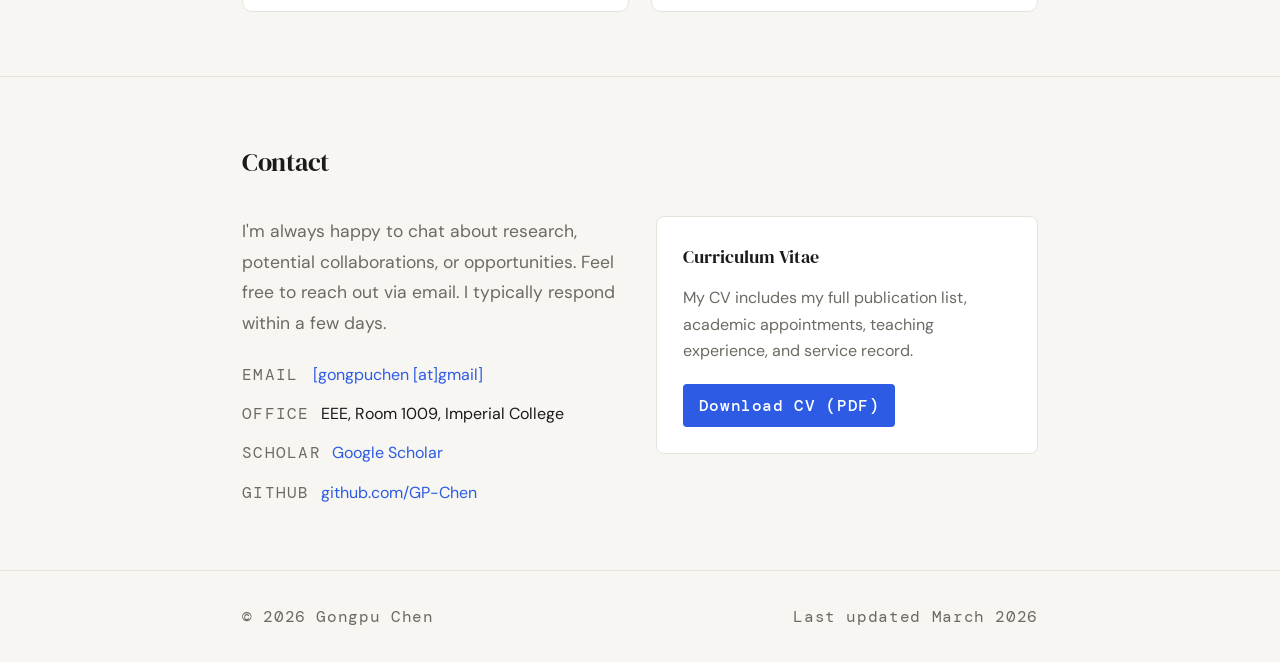
